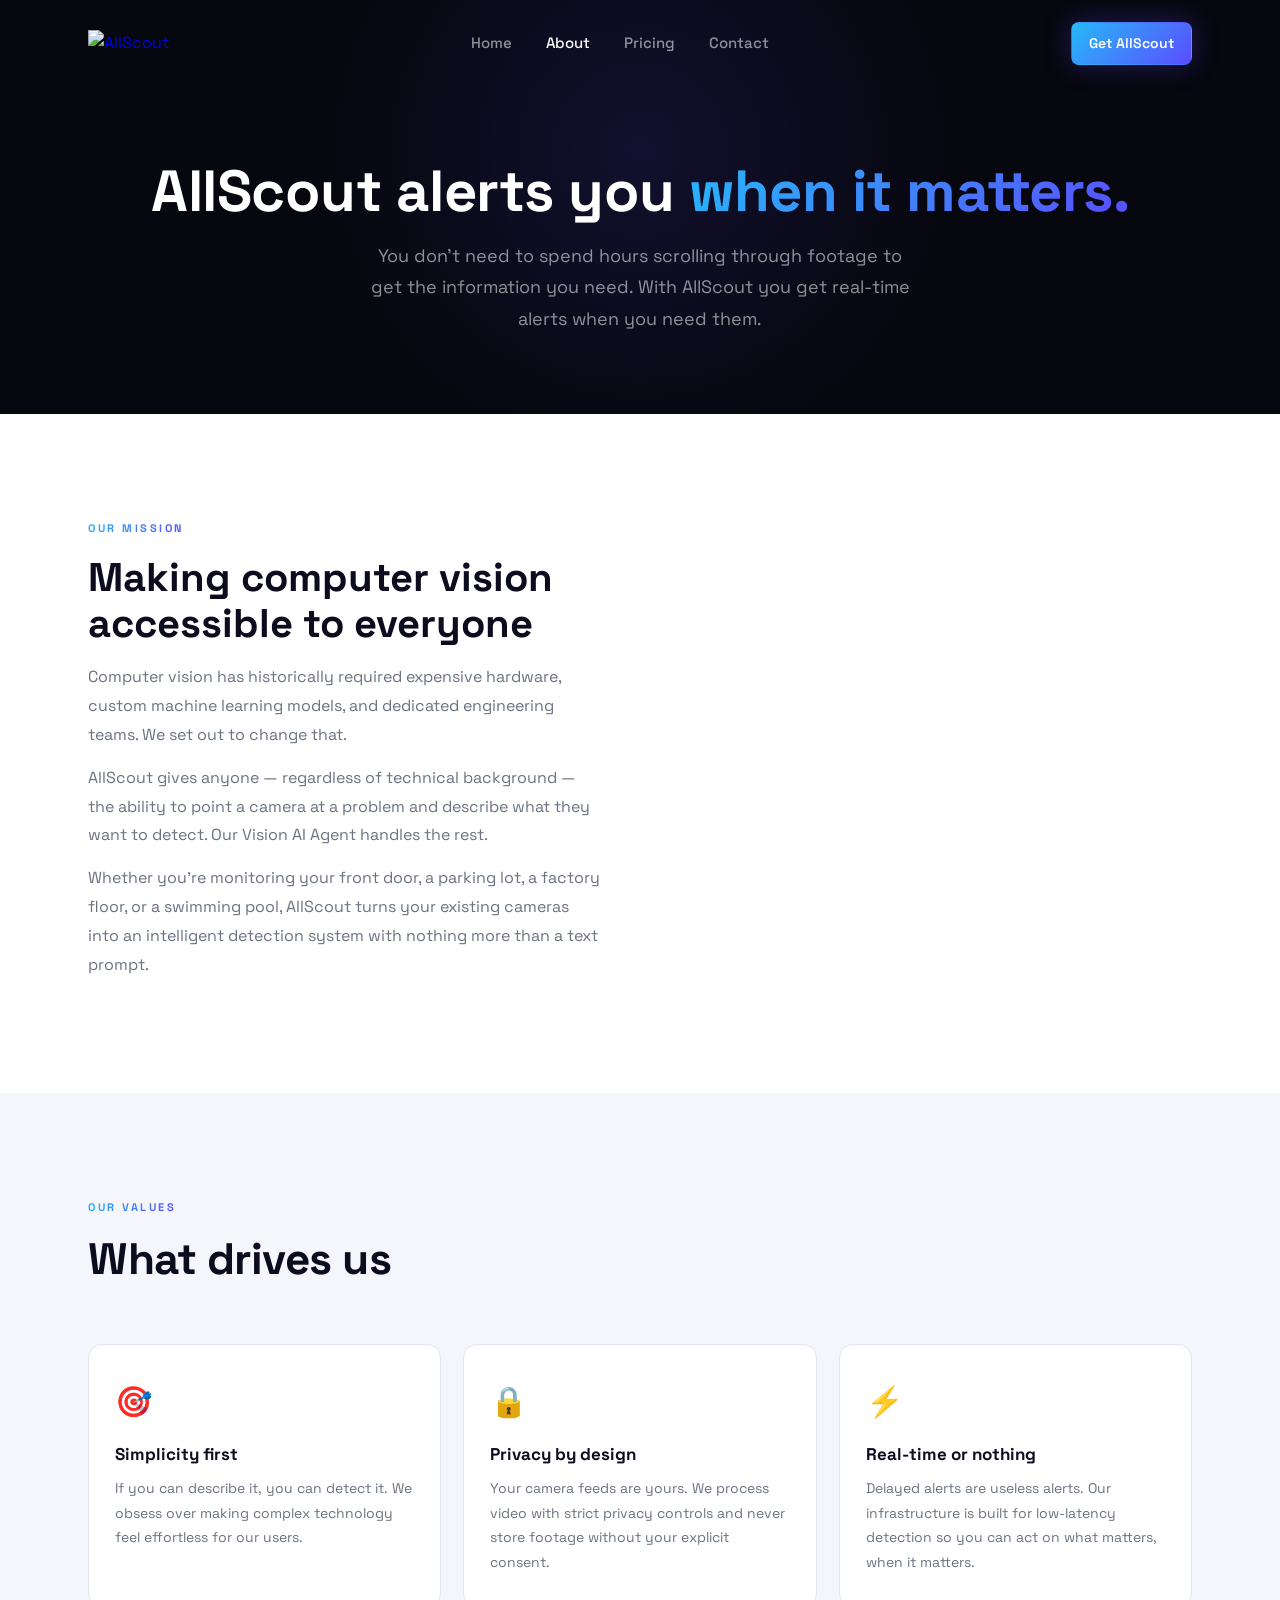
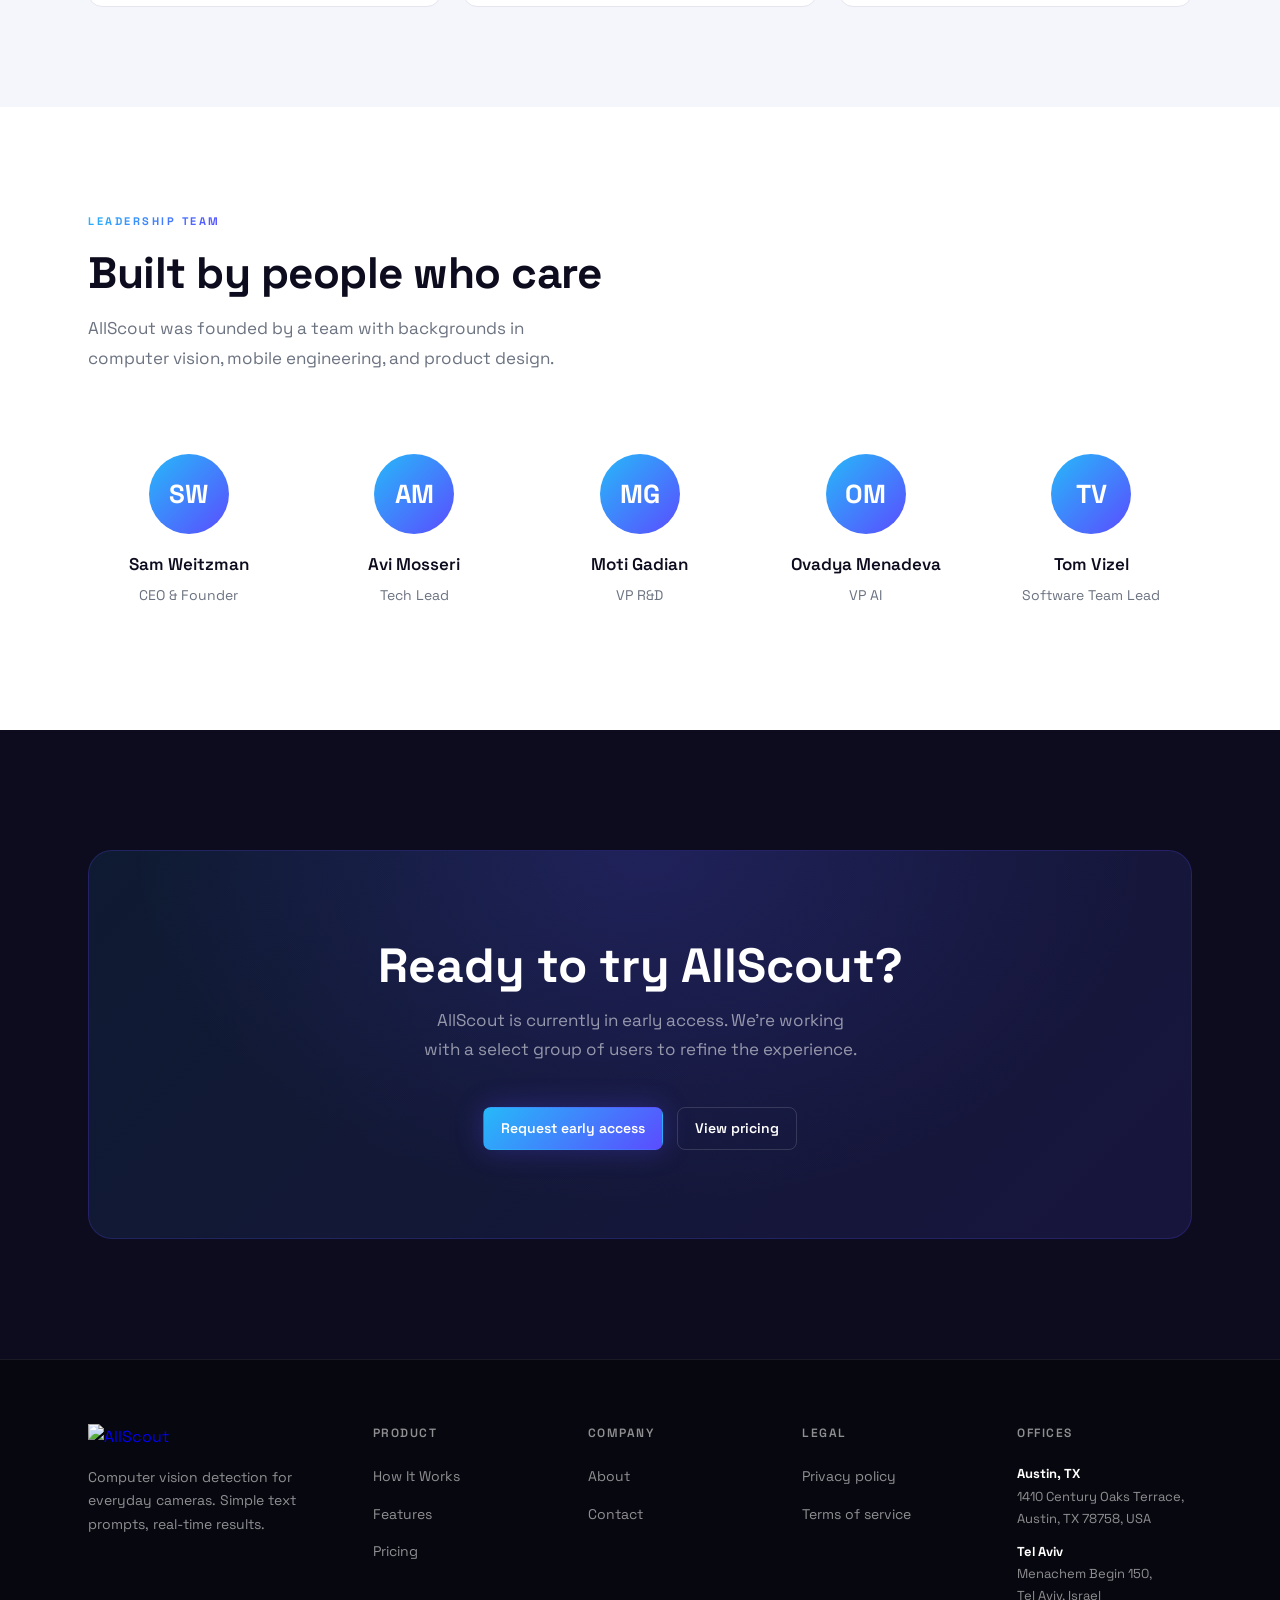
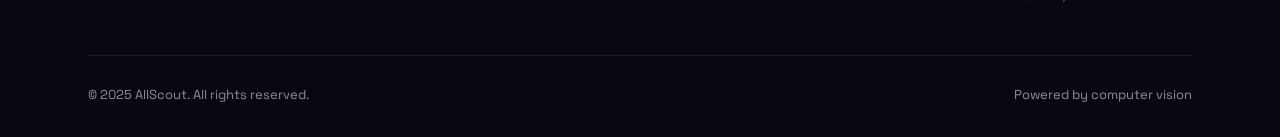
==== about.html @ 7a287f80 "Add app screens, delivery video, and update about page - Replace about page logo image with package " ====
<!DOCTYPE html>
<html lang="en">
<head>
  <meta charset="UTF-8">
  <meta name="viewport" content="width=device-width, initial-scale=1.0">
  <title>About — AllScout</title>
  <meta name="description" content="Learn about AllScout's mission to make computer vision accessible to everyone.">
  <link rel="preconnect" href="https://fonts.googleapis.com">
  <link rel="preconnect" href="https://fonts.gstatic.com" crossorigin>
  <link href="https://fonts.googleapis.com/css2?family=Space+Grotesk:wght@300;400;500;600;700&display=swap" rel="stylesheet">
  <link rel="stylesheet" href="css/styles.css">
  <link rel="icon" href="assets/AllScout favicon.png" type="image/png">
</head>
<body>

  <!-- NAV -->
  <nav id="navbar">
    <div class="container">
      <div class="nav-inner">
        <a href="index.html" class="nav-logo">
          <img src="assets/AllSccout white.svg" alt="AllScout">
        </a>
        <ul class="nav-links">
          <li><a href="index.html">Home</a></li>
          <li><a href="about.html" class="active">About</a></li>
          <li><a href="pricing.html">Pricing</a></li>
          <li><a href="contact.html">Contact</a></li>
        </ul>
        <div class="nav-actions">
          
          <a href="contact.html" class="btn btn-primary">Get AllScout</a>
        </div>
        <button class="hamburger" onclick="openMenu()" aria-label="Open menu">
          <span></span><span></span><span></span>
        </button>
      </div>
    </div>
  </nav>

  <div class="mobile-nav" id="mobileMenu">
    <button class="mobile-nav-close" onclick="closeMenu()">✕</button>
    <a href="index.html" onclick="closeMenu()">Home</a>
    <a href="about.html" onclick="closeMenu()">About</a>
    <a href="pricing.html" onclick="closeMenu()">Pricing</a>
    <a href="contact.html" onclick="closeMenu()">Contact</a>
    <a href="contact.html" class="btn btn-primary" onclick="closeMenu()">Get Started</a>
  </div>

  <!-- PAGE HERO -->
  <section class="page-hero">
    <div class="page-hero-glow"></div>
    <h1>AllScout alerts you <span class="gradient-text">when it matters.</span></h1>
    <p>You don't need to spend hours scrolling through footage to get the information you need. With AllScout you get real-time alerts when you need them.</p>
  </section>

  <!-- MISSION -->
  <section class="about-mission">
    <div class="container">
      <div class="about-split">
        <div class="fade-in">
          <div class="section-label">Our Mission</div>
          <h2>Making computer vision accessible to everyone</h2>
          <p>Computer vision has historically required expensive hardware, custom machine learning models, and dedicated engineering teams. We set out to change that.</p>
          <p>AllScout gives anyone — regardless of technical background — the ability to point a camera at a problem and describe what they want to detect. Our Vision AI Agent handles the rest.</p>
          <p>Whether you're monitoring your front door, a parking lot, a factory floor, or a swimming pool, AllScout turns your existing cameras into an intelligent detection system with nothing more than a text prompt.</p>
        </div>
        <div class="about-visual fade-in" style="transition-delay:.15s;">
          <video
            src="assets/Raw%20Videos/Amazon%20delivery%20detection.mp4"
            autoplay
            muted
            loop
            playsinline
            style="width:100%;height:auto;border-radius:12px;display:block;object-fit:cover;"
            aria-label="AllScout detecting a package delivery in real time"
          ></video>
        </div>
      </div>
    </div>
  </section>

  <!-- VALUES -->
  <section class="about-values">
    <div class="container">
      <div class="section-label">Our Values</div>
      <h2 class="section-title dark">What drives us</h2>
      <div class="values-grid">
        <div class="value-card fade-in">
          <div class="vi">🎯</div>
          <h3>Simplicity first</h3>
          <p>If you can describe it, you can detect it. We obsess over making complex technology feel effortless for our users.</p>
        </div>
        <div class="value-card fade-in" style="transition-delay:.1s">
          <div class="vi">🔒</div>
          <h3>Privacy by design</h3>
          <p>Your camera feeds are yours. We process video with strict privacy controls and never store footage without your explicit consent.</p>
        </div>
        <div class="value-card fade-in" style="transition-delay:.2s">
          <div class="vi">⚡</div>
          <h3>Real-time or nothing</h3>
          <p>Delayed alerts are useless alerts. Our infrastructure is built for low-latency detection so you can act on what matters, when it matters.</p>
        </div>
      </div>
    </div>
  </section>

  <!-- TEAM -->
  <section class="about-team">
    <div class="container">
      <div class="section-label">Leadership team</div>
      <h2 class="section-title dark">Built by people who care</h2>
      <p class="section-sub dark">AllScout was founded by a team with backgrounds in computer vision, mobile engineering, and product design.</p>
      <div class="team-grid">
        <a href="https://www.linkedin.com/in/samweitzman/" target="_blank" rel="noopener" class="team-card fade-in">
          <div class="team-avatar">SW</div>
          <h3>Sam Weitzman</h3>
          <span class="role">CEO & Founder</span>
        </a>
        <a href="https://www.linkedin.com/in/evanmosseri" target="_blank" rel="noopener" class="team-card fade-in" style="transition-delay:.1s">
          <div class="team-avatar">AM</div>
          <h3>Avi Mosseri</h3>
          <span class="role">Tech Lead</span>
        </a>
        <a href="https://www.linkedin.com/in/moti-gadian/" target="_blank" rel="noopener" class="team-card fade-in" style="transition-delay:.2s">
          <div class="team-avatar">MG</div>
          <h3>Moti Gadian</h3>
          <span class="role">VP R&D</span>
        </a>
        <div class="team-card fade-in" style="transition-delay:.3s">
          <div class="team-avatar">OM</div>
          <h3>Ovadya Menadeva</h3>
          <span class="role">VP AI</span>
        </div>
        <a href="https://www.linkedin.com/in/tom-vizel-810438127/" target="_blank" rel="noopener" class="team-card fade-in" style="transition-delay:.4s">
          <div class="team-avatar">TV</div>
          <h3>Tom Vizel</h3>
          <span class="role">Software Team Lead</span>
        </a>
      </div>
    </div>
  </section>

  <!-- CTA -->
  <section class="cta-section">
    <div class="container">
      <div class="cta-box">
        <h2>Ready to try AllScout?</h2>
        <p>AllScout is currently in early access. We're working with a select group of users to refine the experience.</p>
        <div class="cta-actions">
          <a href="contact.html" class="btn btn-primary">Request early access</a>
          <a href="pricing.html" class="btn btn-ghost">View pricing</a>
        </div>
      </div>
    </div>
  </section>

  <!-- FOOTER -->
  <footer>
    <div class="container">
      <div class="footer-grid">
        <div class="footer-brand">
          <a href="index.html" class="nav-logo"><img src="assets/AllSccout white.svg" alt="AllScout"></a>
          <p>Computer vision detection for everyday cameras. Simple text prompts, real-time results.</p>
        </div>
        <div class="footer-col">
          <h4>Product</h4>
          <ul>
            <li><a href="index.html#how-it-works">How It Works</a></li>
            <li><a href="index.html#features">Features</a></li>
            <li><a href="pricing.html">Pricing</a></li>
          </ul>
        </div>
        <div class="footer-col">
          <h4>Company</h4>
          <ul>
            <li><a href="about.html">About</a></li>
            <li><a href="contact.html">Contact</a></li>
          </ul>
        </div>
        <div class="footer-col">
          <h4>Legal</h4>
          <ul>
            <li><a href="privacy.html">Privacy policy</a></li>
            <li><a href="terms.html">Terms of service</a></li>
          </ul>
        </div>
        <div class="footer-col">
          <h4>Offices</h4>
          <ul class="footer-addresses">
            <li><strong>Austin, TX</strong><br>1410 Century Oaks Terrace,<br>Austin, TX 78758, USA</li>
            <li><strong>Tel Aviv</strong><br>Menachem Begin 150,<br>Tel Aviv, Israel</li>
          </ul>
        </div>
      </div>
      <div class="footer-bottom">
        <span>© 2025 AllScout. All rights reserved.</span>
        <span>Powered by computer vision</span>
      </div>
    </div>
  </footer>

  <script src="js/main.js"></script>
</body>
</html>
---- css/styles.css ----
/* ============================================================
   AllScout — Shared Styles
   Font: Space Grotesk
   Brand: #5B4CFF (purple) + #26B9F9 (cyan)
   ============================================================ */

@import url('https://fonts.googleapis.com/css2?family=Space+Grotesk:wght@300;400;500;600;700&display=swap');

/* ---- VARIABLES & RESET ---- */
:root {
  /* Dark palette */
  --bg:         #07070f;
  --bg-2:       #0d0c1e;
  --bg-card:    rgba(255,255,255,0.04);
  /* Light palette */
  --lt:         #ffffff;
  --lt-2:       #f5f5fc;
  --lt-text:    #0d0c1e;
  --lt-muted:   #6b7280;
  --lt-border:  #e5e5ef;
  /* Brand */
  --purple:     #5B4CFF;
  --cyan:       #26B9F9;
  --gradient:   linear-gradient(135deg, #26B9F9 0%, #5B4CFF 100%);
  /* Shared */
  --text:       #ffffff;
  --text-muted: rgba(255,255,255,0.55);
  --border:     rgba(255,255,255,0.08);
  --border-2:   rgba(255,255,255,0.14);
  --r:          14px;
  --r-sm:       8px;
  --r-xl:       24px;
}

*,*::before,*::after { margin:0; padding:0; box-sizing:border-box; }
html { scroll-behavior: smooth; }
body {
  font-family: 'Space Grotesk', sans-serif;
  background: var(--bg);
  color: var(--text);
  line-height: 1.65;
  -webkit-font-smoothing: antialiased;
  overflow-x: hidden;
}
img { display:block; max-width:100%; }
a { text-decoration:none; }

/* ---- UTILITIES ---- */
.container { max-width:1160px; margin:0 auto; padding:0 28px; }

.gradient-text {
  background: var(--gradient);
  -webkit-background-clip: text;
  -webkit-text-fill-color: transparent;
  background-clip: text;
}

.section-label {
  display: inline-block;
  font-size: 11px; font-weight: 700;
  letter-spacing: 2.5px; text-transform: uppercase;
  background: var(--gradient);
  -webkit-background-clip: text; -webkit-text-fill-color: transparent;
  background-clip: text;
  margin-bottom: 18px;
}
.section-label.dark { /* same but on light bg */
  background: var(--gradient);
  -webkit-background-clip: text; -webkit-text-fill-color: transparent;
  background-clip: text;
}

.section-title { font-size:clamp(28px,4vw,44px); font-weight:700; line-height:1.12; letter-spacing:-0.5px; margin-bottom:16px; }
.section-title.dark { color: var(--lt-text); }
.section-sub { font-size:17px; color:var(--text-muted); max-width:520px; line-height:1.75; }
.section-sub.dark { color: var(--lt-muted); }

/* ---- BUTTONS ---- */
.btn {
  display:inline-flex; align-items:center; gap:8px;
  padding:9px 17px; border-radius:var(--r-sm);
  font-family:'Space Grotesk',sans-serif; font-size:14px; font-weight:600;
  cursor:pointer; border:1.5px solid transparent; white-space:nowrap;
  transition: transform .2s, box-shadow .2s, background .2s, border-color .2s;
}
.btn-primary {
  background: var(--gradient); color:#fff;
  box-shadow: 0 0 28px rgba(91,76,255,0.3);
}
.btn-primary:hover { transform:translateY(-2px); box-shadow:0 10px 40px rgba(91,76,255,0.5); }

.btn-ghost { background:transparent; color:var(--text); border-color:var(--border-2); }
.btn-ghost:hover { background:rgba(255,255,255,0.06); border-color:rgba(255,255,255,0.22); }

.btn-purple { background:var(--purple); color:#fff; box-shadow:0 0 24px rgba(91,76,255,0.35); }
.btn-purple:hover { transform:translateY(-2px); box-shadow:0 8px 32px rgba(91,76,255,0.5); }

.btn-outline-dark { background:transparent; color:var(--lt-text); border-color:var(--lt-border); }
.btn-outline-dark:hover { background:var(--lt-2); border-color:#c5c5dc; }

/* ---- NAVIGATION ---- */
nav {
  position:fixed; top:0; left:0; right:0; z-index:200;
  padding:22px 0;
  transition: background .3s, padding .3s, border-color .3s;
}
nav.scrolled {
  background:rgba(7,7,15,0.88);
  backdrop-filter:blur(20px); -webkit-backdrop-filter:blur(20px);
  padding:14px 0;
  border-bottom:1px solid var(--border);
}
.nav-inner { display:flex; align-items:center; justify-content:space-between; gap:24px; }

.nav-logo { display:flex; align-items:center; gap:9px; flex-shrink:0; }
.nav-logo img { height:28px; width:auto; }

.nav-links { display:flex; align-items:center; gap:34px; list-style:none; }
.nav-links a { font-size:15px; font-weight:500; color:var(--text-muted); transition:color .2s; }
.nav-links a:hover, .nav-links a.active { color:var(--text); }

.nav-actions { display:flex; align-items:center; gap:12px; }

.hamburger { display:none; flex-direction:column; gap:5px; cursor:pointer; padding:4px; background:none; border:none; }
.hamburger span { display:block; width:22px; height:2px; background:var(--text); border-radius:2px; transition:all .3s; }

.mobile-nav {
  display:none; position:fixed; inset:0; background:var(--bg); z-index:199;
  flex-direction:column; align-items:center; justify-content:center; gap:28px;
}
.mobile-nav.open { display:flex; }
.mobile-nav a { font-size:26px; font-weight:600; color:var(--text); }
.mobile-nav-close { position:absolute; top:22px; right:24px; font-size:28px; background:none; border:none; color:var(--text); cursor:pointer; }

@media (max-width:820px) {
  .nav-links, .nav-actions .btn-ghost { display:none; }
  .hamburger { display:flex; }
}

/* ---- HERO ---- */
.hero {
  min-height:100vh; display:flex; align-items:flex-start;
  padding:180px 0 80px; position:relative; overflow:hidden;
}
.hero-glow {
  position:absolute; width:900px; height:900px; border-radius:50%;
  background:radial-gradient(circle,rgba(91,76,255,0.14) 0%,transparent 68%);
  top:-300px; left:50%; transform:translateX(-50%); pointer-events:none;
}
.hero-glow-2 {
  position:absolute; width:500px; height:500px; border-radius:50%;
  background:radial-gradient(circle,rgba(38,185,249,0.08) 0%,transparent 70%);
  bottom:-100px; right:-50px; pointer-events:none;
}

.hero-layout {
  display:grid; grid-template-columns:1fr 1fr;
  gap:60px; align-items:center; position:relative; z-index:1;
  min-height: 640px;
}
.phones-wrap {
  position:relative;
  width: 420px;
  flex-shrink: 0;
  height:620px;
  align-self: center;
}

.hero-badge {
  display:inline-flex; align-items:center; gap:8px;
  padding:6px 14px; border-radius:100px;
  border:1px solid rgba(91,76,255,0.35);
  background:rgba(91,76,255,0.09);
  font-size:13px; font-weight:500; color:var(--text-muted);
  margin-bottom:26px;
}
.badge-dot {
  width:7px; height:7px; border-radius:50%;
  background:var(--cyan); animation:pulse 2s infinite;
}

.hero h1 {
  font-size:clamp(38px,5.5vw,72px);
  font-weight:700; line-height:1.06; letter-spacing:-2px; margin-bottom:22px;
  text-align: left;
  width: 100%;
}
.type-line {
  display: block;
  min-height: 2.4em;
  width: 100%;
  overflow: hidden;
}
.ellipsis {
  color: #ffffff;
  -webkit-text-fill-color: #ffffff;
}
#typeTarget {
  display: inline;
}
#typeTarget::after {
  content: '';
  display: inline-block;
  width: 2px;
  height: 0.85em;
  background: var(--purple);
  margin-left: 3px;
  vertical-align: text-bottom;
  border-radius: 2px;
  animation: blink 1s step-end infinite;
}
.hero-sub {
  font-size:clamp(16px,1.8vw,18px);
  color:var(--text-muted); line-height:1.75; margin-bottom:40px; max-width:480px;
}
.hero-actions { display:flex; gap:14px; flex-wrap:wrap; }

/* Store badges */
.store-badges { display:flex; gap:12px; flex-wrap:wrap; margin-top:20px; }
.store-badge {
  display:inline-flex; align-items:center; gap:10px;
  background:rgba(255,255,255,0.07); border:1px solid var(--border-2);
  border-radius:10px; padding:10px 16px;
  font-size:13px; font-weight:500; color:var(--text-muted);
  transition: background .2s, border-color .2s;
}
.store-badge:hover { background:rgba(255,255,255,0.11); border-color:rgba(255,255,255,0.22); }
.store-badge-icon { font-size:20px; }
.store-badge-text { display:flex; flex-direction:column; line-height:1.2; }
.store-badge-text small { font-size:11px; color:var(--text-muted); }
.store-badge-text strong { font-size:14px; color:var(--text); }

/* ---- PHONE MOCKUP ---- */
.phone-mockup {
  position:absolute;
  width:240px;
  background:#1a1a2a;
  border-radius:38px;
  border:2px solid rgba(255,255,255,0.12);
  box-shadow:0 32px 80px rgba(0,0,0,0.6), 0 0 0 1px rgba(255,255,255,0.06);
  overflow:hidden;
}
.phone-mockup::before {
  content:'';
  display:block;
  width:80px; height:26px;
  background:#000;
  border-radius:0 0 14px 14px;
  margin:0 auto 0;
  position:relative; z-index:2;
}
.phone-mockup img {
  width:100%; display:block;
  margin-top:-26px; /* overlap notch */
}
.phone-mockup.back {
  left:0; top:40px;
  transform:rotate(-6deg);
  z-index:1;
  filter:brightness(0.75);
}
.phone-mockup.front {
  left:180px; top:0;
  transform:rotate(4deg);
  z-index:2;
}
/* fallback when no image */
.phone-screen-placeholder {
  background:linear-gradient(160deg,#f0f0ff,#e8e8ff);
  min-height:400px;
  display:flex; align-items:center; justify-content:center;
  font-size:13px; color:#666; text-align:center; padding:20px;
}

@media (max-width:960px) {
  .hero-layout { grid-template-columns:1fr; }
  .phones-wrap { display:none; }
}

/* ---- LOGOS BAR ---- */
.logos-bar {
  padding:48px 0;
  border-top:1px solid var(--border);
  border-bottom:1px solid var(--border);
}
.logos-bar-label {
  text-align:center; font-size:12px; font-weight:500;
  letter-spacing:1.5px; text-transform:uppercase;
  color:var(--text-muted); margin-bottom:28px;
}
.logos-row {
  display:flex; justify-content:center; align-items:center;
  gap:48px; flex-wrap:wrap; opacity:0.5;
}
.logo-pill {
  display:flex; flex-direction:column; align-items:center; gap:7px;
  font-size:12px; font-weight:600; letter-spacing:0.5px; color:var(--text);
}
.logo-pill img {
  height:26px; width:auto; max-width:110px; object-fit:contain;
  filter: brightness(100);
}

/* ---- AGENT FEATURE (HERO-LIKE PROMO) ---- */
.agent-section {
  padding:120px 0; background:var(--bg-2);
}
.agent-layout {
  display:grid; grid-template-columns:1fr 1fr;
  gap:72px; align-items:center;
}
.agent-phone {
  width:280px; margin:0 auto;
  background:#f5f5fc;
  border-radius:44px;
  border:2px solid rgba(0,0,0,0.08);
  box-shadow:0 40px 100px rgba(0,0,0,0.55);
  overflow:hidden;
  position:relative;
}
.agent-phone::before {
  content:'';
  display:block; width:90px; height:28px;
  background:#000; border-radius:0 0 16px 16px;
  margin:0 auto;
}
.agent-phone img { width:100%; display:block; margin-top:-28px; }
.agent-phone-placeholder {
  background:#f5f5fc; min-height:480px;
  display:flex; align-items:center; justify-content:center;
  font-size:13px; color:#666; text-align:center; padding:20px;
}

.agent-text .hero-badge { display:inline-flex; }
.agent-text h2 { font-size:clamp(26px,3.5vw,42px); font-weight:700; line-height:1.12; letter-spacing:-0.5px; margin-bottom:18px; }
.agent-text p { font-size:16px; color:var(--text-muted); line-height:1.8; margin-bottom:16px; }

.prompt-examples {
  display:flex; flex-direction:column; gap:10px; margin:28px 0;
}
.prompt-chip {
  display:inline-flex; align-items:center; gap:10px;
  background:rgba(255,255,255,0.04); border:1px solid var(--border);
  border-radius:100px; padding:10px 18px;
  font-size:14px; color:var(--text-muted); font-weight:500;
  width:fit-content;
}
.prompt-chip-icon { font-size:16px; }

@media (max-width:860px) {
  .agent-layout { grid-template-columns:1fr; }
  .agent-phone { display:none; }
}

/* ---- HOW IT WORKS (light) ---- */
.how-it-works {
  padding:120px 0;
  background:var(--lt);
}
.how-it-works .section-label,
.how-it-works .section-title,
.how-it-works .section-sub { color:var(--lt-text); }
.how-it-works .section-sub { color:var(--lt-muted); }

.steps-grid {
  display:grid; grid-template-columns:repeat(3,1fr);
  gap:28px; margin-top:60px;
}
.step-card {
  padding:36px 28px;
  background:var(--lt-2);
  border:1px solid var(--lt-border);
  border-radius:var(--r);
  transition: border-color .3s, transform .3s, box-shadow .3s;
}
.step-card:hover {
  border-color:#c5c5e0;
  transform:translateY(-5px);
  box-shadow:0 16px 48px rgba(91,76,255,0.08);
}
.step-num {
  font-size:52px; font-weight:700; line-height:1;
  background:var(--gradient); -webkit-background-clip:text;
  -webkit-text-fill-color:transparent; background-clip:text;
  margin-bottom:18px;
}
.step-card h3 { font-size:18px; font-weight:700; color:var(--lt-text); margin-bottom:10px; }
.step-card p { font-size:15px; color:var(--lt-muted); line-height:1.75; }
@media (max-width:768px) { .steps-grid { grid-template-columns:1fr; } }

/* ---- FEATURES (light) ---- */
.features { padding:100px 0; background:var(--lt-2); }
.features-grid {
  display:grid; grid-template-columns:repeat(3,1fr);
  gap:22px; margin-top:60px;
}
.feature-card {
  padding:32px 26px;
  background:var(--lt);
  border:1px solid var(--lt-border);
  border-radius:var(--r);
  transition: border-color .3s, transform .3s, box-shadow .3s;
}
.feature-card:hover {
  border-color:#c5c5e0;
  transform:translateY(-4px);
  box-shadow:0 12px 40px rgba(91,76,255,0.08);
}
.feature-icon {
  width:50px; height:50px; border-radius:13px;
  background:linear-gradient(135deg,rgba(38,185,249,0.1),rgba(91,76,255,0.12));
  border:1px solid rgba(91,76,255,0.15);
  display:flex; align-items:center; justify-content:center;
  font-size:22px; margin-bottom:18px;
}
.feature-card h3 { font-size:17px; font-weight:700; color:var(--lt-text); margin-bottom:10px; }
.feature-card p { font-size:14px; color:var(--lt-muted); line-height:1.75; }
@media (max-width:768px) { .features-grid { grid-template-columns:1fr; } }

/* ---- ALERTS SHOWCASE (dark) ---- */
.alerts-section { padding:120px 0; background:var(--bg); }
.alerts-layout {
  display:grid; grid-template-columns:1fr 1fr;
  gap:72px; align-items:center;
}
.alerts-chips {
  display:flex; flex-direction:column; gap:14px; margin-top:36px;
}
.alert-chip {
  display:flex; align-items:center; gap:16px;
  background:var(--bg-card); border:1px solid var(--border);
  border-radius:var(--r); padding:16px 20px;
  transition: border-color .3s, background .3s;
}
.alert-chip:hover { border-color:rgba(91,76,255,0.35); background:rgba(91,76,255,0.05); }
.alert-chip-icon {
  width:42px; height:42px; border-radius:50%;
  background:rgba(91,76,255,0.15); border:1px solid rgba(91,76,255,0.25);
  display:flex; align-items:center; justify-content:center; font-size:18px; flex-shrink:0;
}
.alert-chip-text { flex:1; }
.alert-chip-text strong { display:block; font-size:15px; font-weight:600; color:var(--text); }
.alert-chip-text span { font-size:13px; color:var(--text-muted); }
.alert-chip-badge {
  font-size:12px; font-weight:600; padding:3px 10px; border-radius:100px; flex-shrink:0;
}
.badge-blue { background:rgba(38,185,249,0.12); color:var(--cyan); border:1px solid rgba(38,185,249,0.25); }
.badge-purple { background:rgba(91,76,255,0.12); color:#a99eff; border:1px solid rgba(91,76,255,0.25); }
.badge-custom { background:rgba(255,255,255,0.06); color:var(--text-muted); border:1px solid var(--border); }

.alerts-phone {
  width:280px; margin:0 auto;
  background:#1a1a2a;
  border-radius:44px;
  border:2px solid rgba(255,255,255,0.1);
  box-shadow:0 40px 100px rgba(0,0,0,0.7), 0 0 0 1px rgba(255,255,255,0.05);
  overflow:hidden;
}
.alerts-phone::before {
  content:''; display:block; width:90px; height:28px;
  background:#000; border-radius:0 0 16px 16px; margin:0 auto;
}
.alerts-phone img { width:100%; display:block; margin-top:-28px; }
.alerts-phone-placeholder {
  background:#f5f5fc; min-height:480px;
  display:flex; align-items:center; justify-content:center;
  font-size:13px; color:#666; text-align:center; padding:20px;
}

@media (max-width:860px) {
  .alerts-layout { grid-template-columns:1fr; }
  .alerts-phone { display:none; }
}

/* ---- CTA SECTION ---- */
.cta-section { padding:120px 0; background:var(--bg-2); }
.cta-box {
  background:linear-gradient(135deg,rgba(38,185,249,0.09),rgba(91,76,255,0.14));
  border:1px solid rgba(91,76,255,0.22);
  border-radius:var(--r-xl); padding:88px 64px; text-align:center;
  position:relative; overflow:hidden;
}
.cta-box::before {
  content:''; position:absolute; inset:0;
  background:radial-gradient(ellipse at 50% 0%,rgba(91,76,255,0.18),transparent 65%);
  pointer-events:none;
}
.cta-box h2 { font-size:clamp(28px,4vw,48px); font-weight:700; line-height:1.12; margin-bottom:14px; position:relative; }
.cta-box p { font-size:17px; color:var(--text-muted); margin-bottom:44px; max-width:440px; margin-left:auto; margin-right:auto; position:relative; }
.cta-actions { display:flex; gap:14px; justify-content:center; position:relative; flex-wrap:wrap; }
@media (max-width:600px) { .cta-box { padding:56px 24px; } }

/* ---- FOOTER ---- */
footer { padding:64px 0 32px; border-top:1px solid var(--border); }
.footer-grid {
  display:grid; grid-template-columns:1.4fr repeat(4,1fr);
  gap:40px; margin-bottom:48px;
}
.footer-brand p { font-size:14px; color:var(--text-muted); line-height:1.7; margin-top:14px; max-width:230px; }
.footer-col h4 {
  font-size:12px; font-weight:600; text-transform:uppercase;
  letter-spacing:1.5px; color:var(--text-muted); margin-bottom:20px;
}
.footer-col ul { list-style:none; display:flex; flex-direction:column; gap:11px; }
.footer-col ul a { font-size:14px; color:var(--text-muted); transition:color .2s; }
.footer-col ul a:hover { color:var(--text); }
.footer-addresses li { font-size:13px; color:var(--text-muted); line-height:1.7; }
.footer-addresses li strong { color:var(--text); font-size:13px; }
.footer-bottom {
  display:flex; justify-content:space-between; align-items:center;
  padding-top:28px; border-top:1px solid var(--border);
  font-size:13px; color:var(--text-muted);
}
@media (max-width:768px) {
  .footer-grid { grid-template-columns:1fr 1fr; }
  .footer-bottom { flex-direction:column; gap:12px; text-align:center; }
}
@media (max-width:480px) { .footer-grid { grid-template-columns:1fr; } }

/* ---- PAGE HERO (inner pages) ---- */
.page-hero {
  padding:160px 0 80px; text-align:center;
  position:relative; overflow:hidden;
}
.page-hero-glow {
  position:absolute; width:700px; height:700px; border-radius:50%;
  background:radial-gradient(circle,rgba(91,76,255,0.13) 0%,transparent 65%);
  top:-200px; left:50%; transform:translateX(-50%); pointer-events:none;
}
.page-hero h1 { font-size:clamp(34px,5vw,58px); font-weight:700; line-height:1.1; letter-spacing:-0.5px; margin-bottom:16px; position:relative; }
.page-hero p { font-size:18px; color:var(--text-muted); max-width:540px; margin:0 auto; line-height:1.75; position:relative; }

/* ---- ABOUT PAGE ---- */
.about-mission { padding:100px 0; background:var(--lt); }
.about-split { display:grid; grid-template-columns:1fr 1fr; gap:80px; align-items:center; }
.about-split h2 { font-size:clamp(26px,3.5vw,40px); font-weight:700; line-height:1.15; margin-bottom:16px; color:var(--lt-text); }
.about-split p { font-size:16px; color:var(--lt-muted); line-height:1.8; margin-bottom:14px; }
.about-visual {
  border-radius:var(--r-xl);
  overflow:hidden;
}
@media (max-width:768px) { .about-split { grid-template-columns:1fr; gap:40px; } }

.about-values { padding:100px 0; background:var(--lt-2); }
.values-grid { display:grid; grid-template-columns:repeat(3,1fr); gap:22px; margin-top:60px; }
.value-card {
  padding:32px 26px;
  background:var(--lt); border:1px solid var(--lt-border); border-radius:var(--r);
  transition: border-color .3s, transform .3s;
}
.value-card:hover { border-color:#c5c5e0; transform:translateY(-4px); }
.value-card .vi { font-size:30px; margin-bottom:14px; }
.value-card h3 { font-size:17px; font-weight:700; color:var(--lt-text); margin-bottom:8px; }
.value-card p { font-size:14px; color:var(--lt-muted); line-height:1.75; }
@media (max-width:768px) { .values-grid { grid-template-columns:1fr; } }

.about-team { padding:100px 0; background:var(--lt); }
.team-grid { display:grid; grid-template-columns:repeat(5,1fr); gap:24px; margin-top:60px; }
.team-card {
  text-align:center; text-decoration:none; display:block;
  padding:20px 12px; border-radius:var(--r);
  border:1px solid transparent;
  transition: border-color .25s, transform .25s;
}
a.team-card:hover { border-color:var(--lt-border); transform:translateY(-4px); cursor:pointer; }
.team-avatar {
  width:80px; height:80px; border-radius:50%;
  background:var(--gradient);
  margin:0 auto 16px; display:flex; align-items:center; justify-content:center;
  font-size:26px; font-weight:700; color:#fff;
}
.team-card h3 { font-size:17px; font-weight:600; color:var(--lt-text); margin-bottom:4px; }
.team-card .role { font-size:14px; color:var(--lt-muted); }
@media (max-width:960px) { .team-grid { grid-template-columns:repeat(3,1fr); } }
@media (max-width:600px) { .team-grid { grid-template-columns:repeat(2,1fr); } }

/* ---- PRICING PAGE ---- */
.pricing-section { padding:80px 0 120px; background:var(--lt); }

.billing-toggle {
  display:flex; align-items:center; justify-content:center;
  gap:14px; margin-top:32px; font-size:15px; color:var(--lt-muted);
}
.toggle {
  width:46px; height:25px; background:var(--gradient);
  border-radius:100px; position:relative; cursor:pointer; flex-shrink:0;
}
.toggle-knob {
  position:absolute; width:19px; height:19px; background:#fff; border-radius:50%;
  top:3px; left:3px; transition:transform .25s;
}
.toggle.annual .toggle-knob { transform:translateX(21px); }
.save-badge {
  background:linear-gradient(135deg,rgba(38,185,249,0.15),rgba(91,76,255,0.15));
  border:1px solid rgba(91,76,255,0.25); color:var(--purple);
  font-size:12px; font-weight:700; padding:3px 10px; border-radius:100px;
}

.pricing-grid {
  display:grid; grid-template-columns:repeat(3,1fr);
  gap:22px; margin-top:60px; align-items:stretch;
}
.pricing-card {
  padding:38px 30px;
  background:var(--lt); border:1.5px solid var(--lt-border);
  border-radius:var(--r-xl); position:relative;
  transition: border-color .3s, transform .3s, box-shadow .3s;
  display:flex; flex-direction:column;
}
.pricing-card:hover { border-color:#c0bfec; transform:translateY(-4px); box-shadow:0 16px 48px rgba(91,76,255,0.1); }
.pricing-card.featured { border-color:var(--purple); background:linear-gradient(160deg,rgba(38,185,249,0.03),rgba(91,76,255,0.05)); }
.featured-badge {
  position:absolute; top:-13px; left:50%; transform:translateX(-50%);
  background:var(--gradient); color:#fff;
  font-size:11px; font-weight:700; letter-spacing:0.5px;
  padding:4px 16px; border-radius:100px; white-space:nowrap;
}
.pricing-tier { font-size:12px; font-weight:700; letter-spacing:2px; text-transform:uppercase; color:var(--lt-muted); margin-bottom:14px; }
.price-wrap { display:flex; align-items:flex-end; gap:2px; margin-bottom:8px; }
.price-currency { font-size:20px; font-weight:600; color:var(--lt-muted); margin-bottom:8px; }
.price-amount { font-size:52px; font-weight:700; line-height:1; letter-spacing:-2px; color:var(--lt-text); }
.price-period { font-size:14px; color:var(--lt-muted); margin-left:4px; margin-bottom:6px; }
.price-desc { font-size:14px; color:var(--lt-muted); line-height:1.65; margin-bottom:28px; min-height:44px; }
.pricing-divider { height:1px; background:var(--lt-border); margin-bottom:22px; }
.pricing-features { list-style:none; display:flex; flex-direction:column; gap:12px; margin-bottom:36px; flex:1; }
.pricing-features li { display:flex; align-items:flex-start; gap:10px; font-size:14px; color:var(--lt-muted); }
.pricing-features li::before { content:'✓'; color:var(--purple); font-weight:700; flex-shrink:0; margin-top:1px; }
.pricing-features li.off { opacity:0.4; }
.pricing-features li.off::before { content:'–'; color:var(--lt-muted); }
@media (max-width:900px) { .pricing-grid { grid-template-columns:1fr; max-width:420px; margin-left:auto; margin-right:auto; } }

.faq-section { padding:80px 0 120px; background:var(--lt-2); }
.faq-list { max-width:700px; margin:60px auto 0; }
.faq-item { border-top:1px solid var(--lt-border); }
.faq-item:last-child { border-bottom:1px solid var(--lt-border); }
.faq-q {
  display:flex; justify-content:space-between; align-items:center;
  gap:16px; padding:22px 0; cursor:pointer;
  font-size:16px; font-weight:600; color:var(--lt-text);
}
.faq-arrow { font-size:18px; color:var(--lt-muted); transition:transform .3s, color .3s; flex-shrink:0; }
.faq-item.open .faq-arrow { transform:rotate(45deg); color:var(--purple); }
.faq-a {
  font-size:15px; color:var(--lt-muted); line-height:1.75;
  max-height:0; overflow:hidden; transition:max-height .4s ease, padding-bottom .3s;
}
.faq-item.open .faq-a { max-height:320px; padding-bottom:22px; }

/* ---- CONTACT PAGE ---- */
.contact-section { padding:80px 0 120px; background:var(--lt); }
.contact-form-centered { max-width:680px; margin:0 auto; }
.contact-grid { display:grid; grid-template-columns:1fr 1.7fr; gap:80px; align-items:start; }
.contact-info h2 { font-size:clamp(22px,3vw,32px); font-weight:700; line-height:1.15; margin-bottom:12px; color:var(--lt-text); }
.contact-info > p { font-size:16px; color:var(--lt-muted); line-height:1.75; margin-bottom:40px; }
.contact-item { display:flex; align-items:center; gap:14px; font-size:15px; color:var(--lt-muted); }
.contact-details { display:flex; flex-direction:column; gap:16px; }
.contact-item { display:flex; align-items:center; gap:14px; font-size:15px; color:var(--lt-muted); }
.contact-icon {
  width:42px; height:42px; border-radius:11px;
  background:linear-gradient(135deg,rgba(38,185,249,0.1),rgba(91,76,255,0.14));
  border:1px solid rgba(91,76,255,0.15);
  display:flex; align-items:center; justify-content:center; font-size:18px; flex-shrink:0;
}

.form-card {
  background:var(--lt); border:1.5px solid var(--lt-border);
  border-radius:var(--r-xl); padding:48px 44px;
  box-shadow:0 8px 40px rgba(91,76,255,0.06);
}
.form-row-2 { display:grid; grid-template-columns:1fr 1fr; gap:16px; }
.form-group { margin-bottom:22px; }
.form-group label {
  display:block; font-size:12px; font-weight:700;
  color:var(--lt-muted); margin-bottom:8px;
  text-transform:uppercase; letter-spacing:0.5px;
}
.form-group input, .form-group textarea, .form-group select {
  width:100%; background:var(--lt-2); border:1.5px solid var(--lt-border);
  border-radius:var(--r-sm); padding:13px 16px;
  font-family:'Space Grotesk',sans-serif; font-size:15px; color:var(--lt-text);
  transition:border-color .2s; outline:none; appearance:none;
}
.form-group input:focus, .form-group textarea:focus, .form-group select:focus { border-color:var(--purple); }
.form-group input::placeholder, .form-group textarea::placeholder { color:#bbb; }
.form-group textarea { resize:vertical; min-height:130px; }
.form-group select option { background:var(--lt); }
@media (max-width:900px) {
  .contact-grid { grid-template-columns:1fr; gap:48px; }
  .form-card { padding:32px 24px; }
  .form-row-2 { grid-template-columns:1fr; }
}

/* ---- TYPEWRITER CURSOR (via ::after on #typeTarget) ---- */
@keyframes blink {
  0%, 100% { opacity: 1; }
  50%       { opacity: 0; }
}

/* ---- ANIMATIONS ---- */
.fade-in { opacity:0; transform:translateY(22px); transition:opacity .65s ease, transform .65s ease; }
.fade-in.visible { opacity:1; transform:translateY(0); }

@keyframes pulse {
  0%,100% { opacity:1; transform:scale(1); }
  50%      { opacity:0.5; transform:scale(1.4); }
}
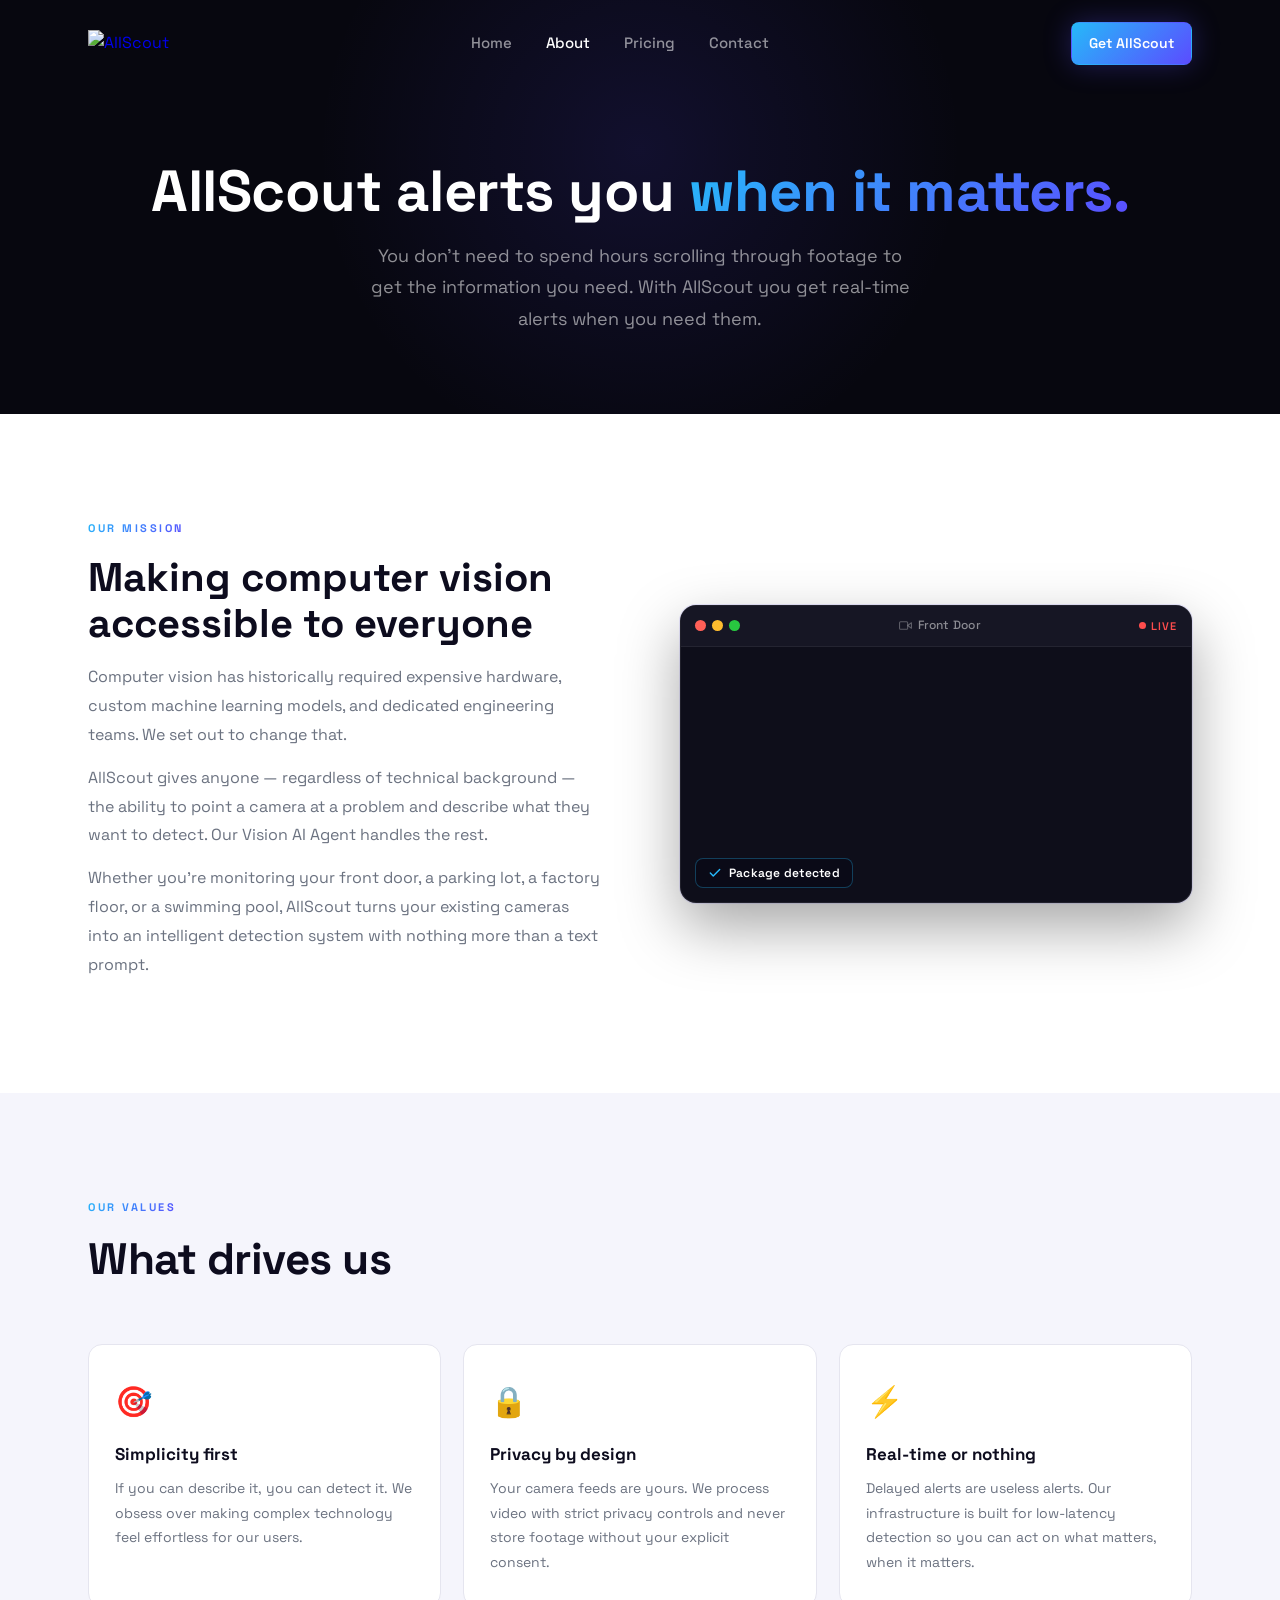
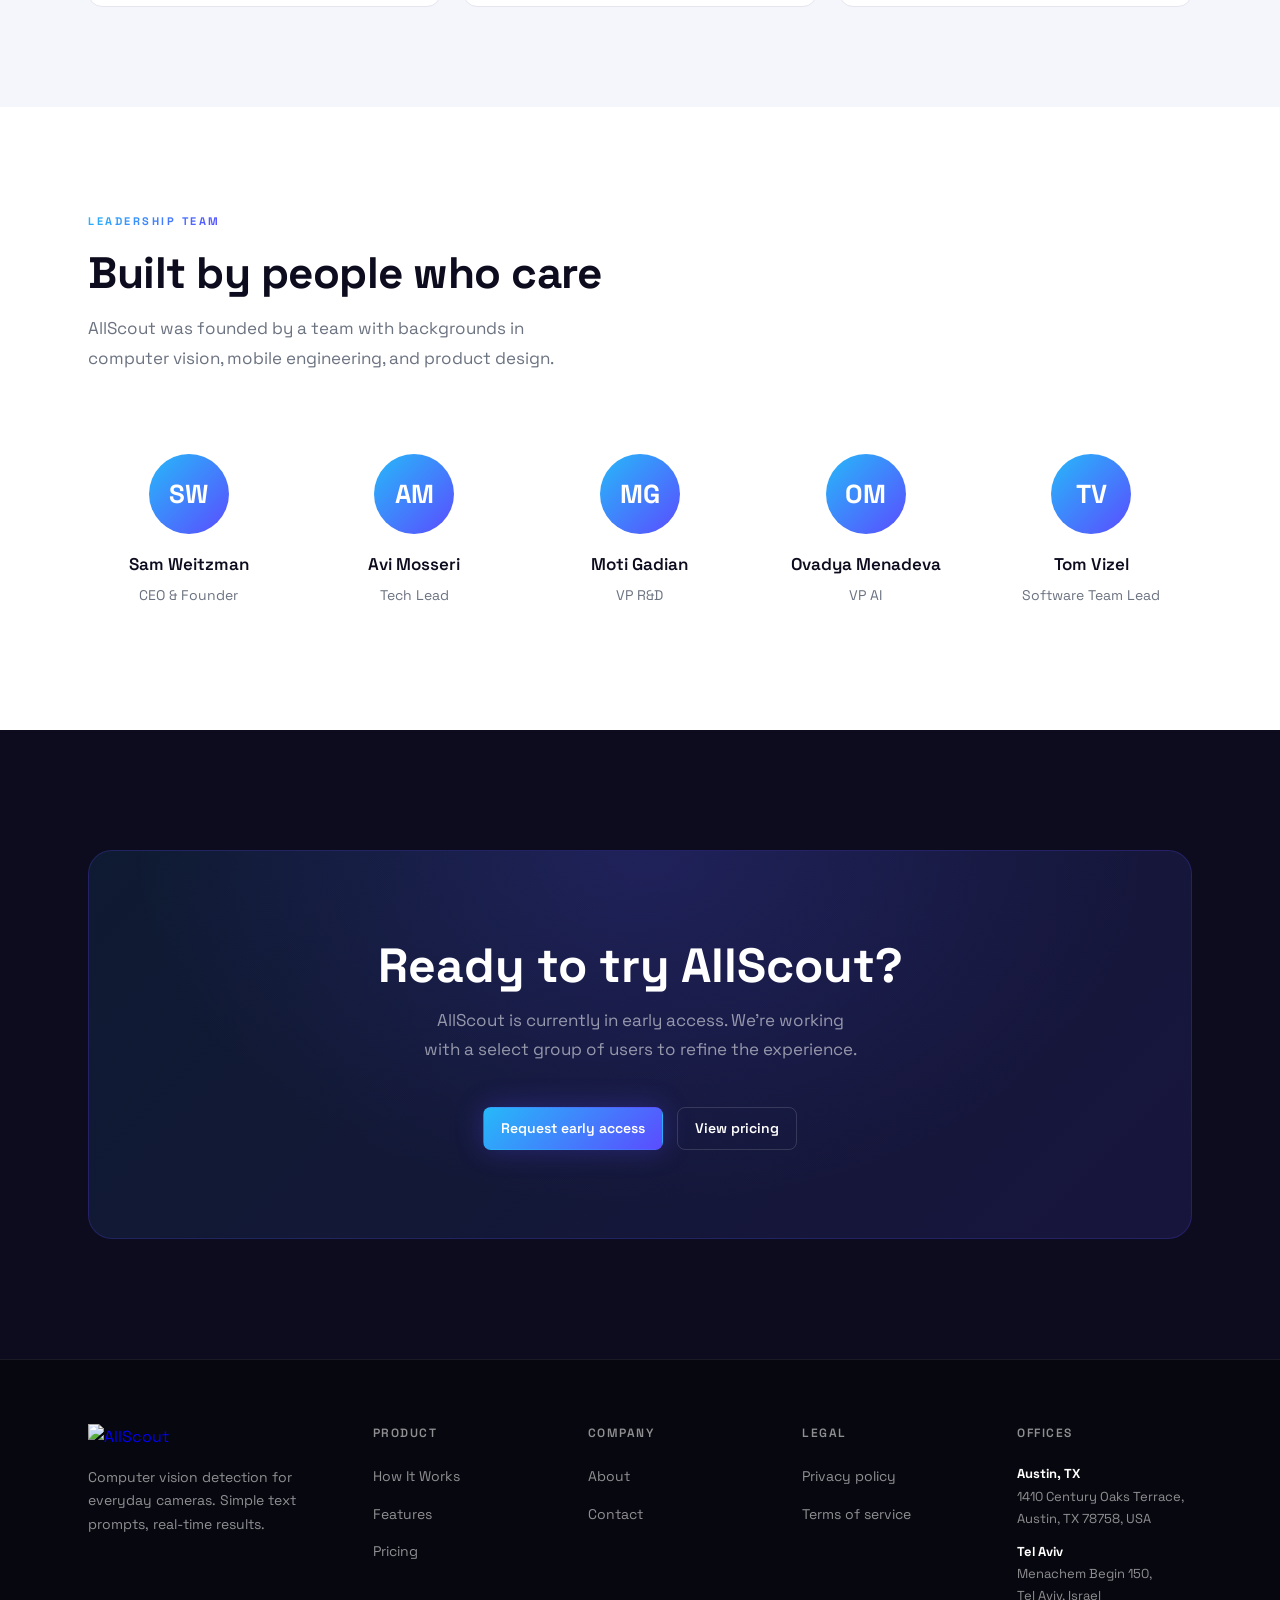
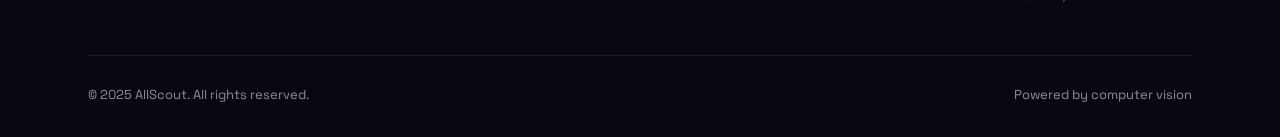
==== commit fb095285: "Wrap about page video in app dashboard frame Adds a macOS-style camera panel with title bar, live in" ====
--- a/about.html
+++ b/about.html
@@ -65,15 +65,36 @@
           <p>Whether you're monitoring your front door, a parking lot, a factory floor, or a swimming pool, AllScout turns your existing cameras into an intelligent detection system with nothing more than a text prompt.</p>
         </div>
         <div class="about-visual fade-in" style="transition-delay:.15s;">
-          <video
-            src="assets/Raw%20Videos/Amazon%20delivery%20detection.mp4"
-            autoplay
-            muted
-            loop
-            playsinline
-            style="width:100%;height:auto;border-radius:12px;display:block;object-fit:cover;"
-            aria-label="AllScout detecting a package delivery in real time"
-          ></video>
+          <div class="cam-frame">
+            <div class="cam-titlebar">
+              <div class="cam-titlebar-left">
+                <span class="cam-dot red"></span>
+                <span class="cam-dot yellow"></span>
+                <span class="cam-dot green"></span>
+              </div>
+              <div class="cam-titlebar-center">
+                <svg width="13" height="13" viewBox="0 0 24 24" fill="none" stroke="currentColor" stroke-width="2" stroke-linecap="round" stroke-linejoin="round" style="opacity:.6"><path d="M23 7l-7 5 7 5V7z"/><rect x="1" y="5" width="15" height="14" rx="2"/></svg>
+                <span>Front Door</span>
+              </div>
+              <div class="cam-live">
+                <span class="cam-live-dot"></span>LIVE
+              </div>
+            </div>
+            <div class="cam-video-wrap">
+              <video
+                src="assets/Raw%20Videos/Amazon%20delivery%20detection.mp4"
+                autoplay
+                muted
+                loop
+                playsinline
+                aria-label="AllScout detecting a package delivery in real time"
+              ></video>
+              <div class="cam-detection-badge">
+                <svg width="14" height="14" viewBox="0 0 24 24" fill="none" stroke="#26b9f9" stroke-width="2.5" stroke-linecap="round" stroke-linejoin="round"><polyline points="20 6 9 17 4 12"/></svg>
+                Package detected
+              </div>
+            </div>
+          </div>
         </div>
       </div>
     </div>
--- a/css/styles.css
+++ b/css/styles.css
@@ -535,9 +535,86 @@
 .about-split { display:grid; grid-template-columns:1fr 1fr; gap:80px; align-items:center; }
 .about-split h2 { font-size:clamp(26px,3.5vw,40px); font-weight:700; line-height:1.15; margin-bottom:16px; color:var(--lt-text); }
 .about-split p { font-size:16px; color:var(--lt-muted); line-height:1.8; margin-bottom:14px; }
-.about-visual {
-  border-radius:var(--r-xl);
-  overflow:hidden;
+.about-visual { border-radius:var(--r-xl); }
+
+/* ── Camera dashboard frame ── */
+.cam-frame {
+  background: #0e0e1a;
+  border-radius: 16px;
+  border: 1px solid rgba(255,255,255,0.08);
+  box-shadow: 0 24px 60px rgba(0,0,0,0.35), 0 0 0 1px rgba(91,76,255,0.12);
+  overflow: hidden;
+}
+.cam-titlebar {
+  display: flex;
+  align-items: center;
+  justify-content: space-between;
+  padding: 10px 14px;
+  background: #161624;
+  border-bottom: 1px solid rgba(255,255,255,0.06);
+}
+.cam-titlebar-left { display:flex; align-items:center; gap:6px; }
+.cam-dot {
+  width: 11px; height: 11px;
+  border-radius: 50%;
+}
+.cam-dot.red    { background: #ff5f57; }
+.cam-dot.yellow { background: #febc2e; }
+.cam-dot.green  { background: #28c840; }
+.cam-titlebar-center {
+  display: flex; align-items: center; gap: 6px;
+  font-size: 12px; font-weight: 500;
+  color: rgba(255,255,255,0.5);
+  letter-spacing: 0.02em;
+}
+.cam-live {
+  display: flex; align-items: center; gap: 5px;
+  font-size: 11px; font-weight: 600;
+  color: #ff4d4d;
+  letter-spacing: 0.08em;
+}
+.cam-live-dot {
+  width: 7px; height: 7px;
+  border-radius: 50%;
+  background: #ff4d4d;
+  animation: livepulse 1.6s ease-in-out infinite;
+}
+@keyframes livepulse {
+  0%, 100% { opacity: 1; }
+  50% { opacity: 0.3; }
+}
+.cam-video-wrap {
+  position: relative;
+  line-height: 0;
+}
+.cam-video-wrap video {
+  width: 100%;
+  height: auto;
+  display: block;
+}
+.cam-detection-badge {
+  position: absolute;
+  bottom: 14px;
+  left: 14px;
+  display: flex;
+  align-items: center;
+  gap: 7px;
+  background: rgba(10,10,24,0.82);
+  backdrop-filter: blur(8px);
+  -webkit-backdrop-filter: blur(8px);
+  border: 1px solid rgba(38,185,249,0.3);
+  border-radius: 8px;
+  padding: 7px 12px;
+  font-size: 12px;
+  font-weight: 600;
+  color: #fff;
+  letter-spacing: 0.02em;
+  animation: badgepop 0.4s cubic-bezier(0.34,1.56,0.64,1) both;
+  animation-delay: 0.5s;
+}
+@keyframes badgepop {
+  from { opacity:0; transform:translateY(6px) scale(0.95); }
+  to   { opacity:1; transform:translateY(0) scale(1); }
 }
 @media (max-width:768px) { .about-split { grid-template-columns:1fr; gap:40px; } }
 
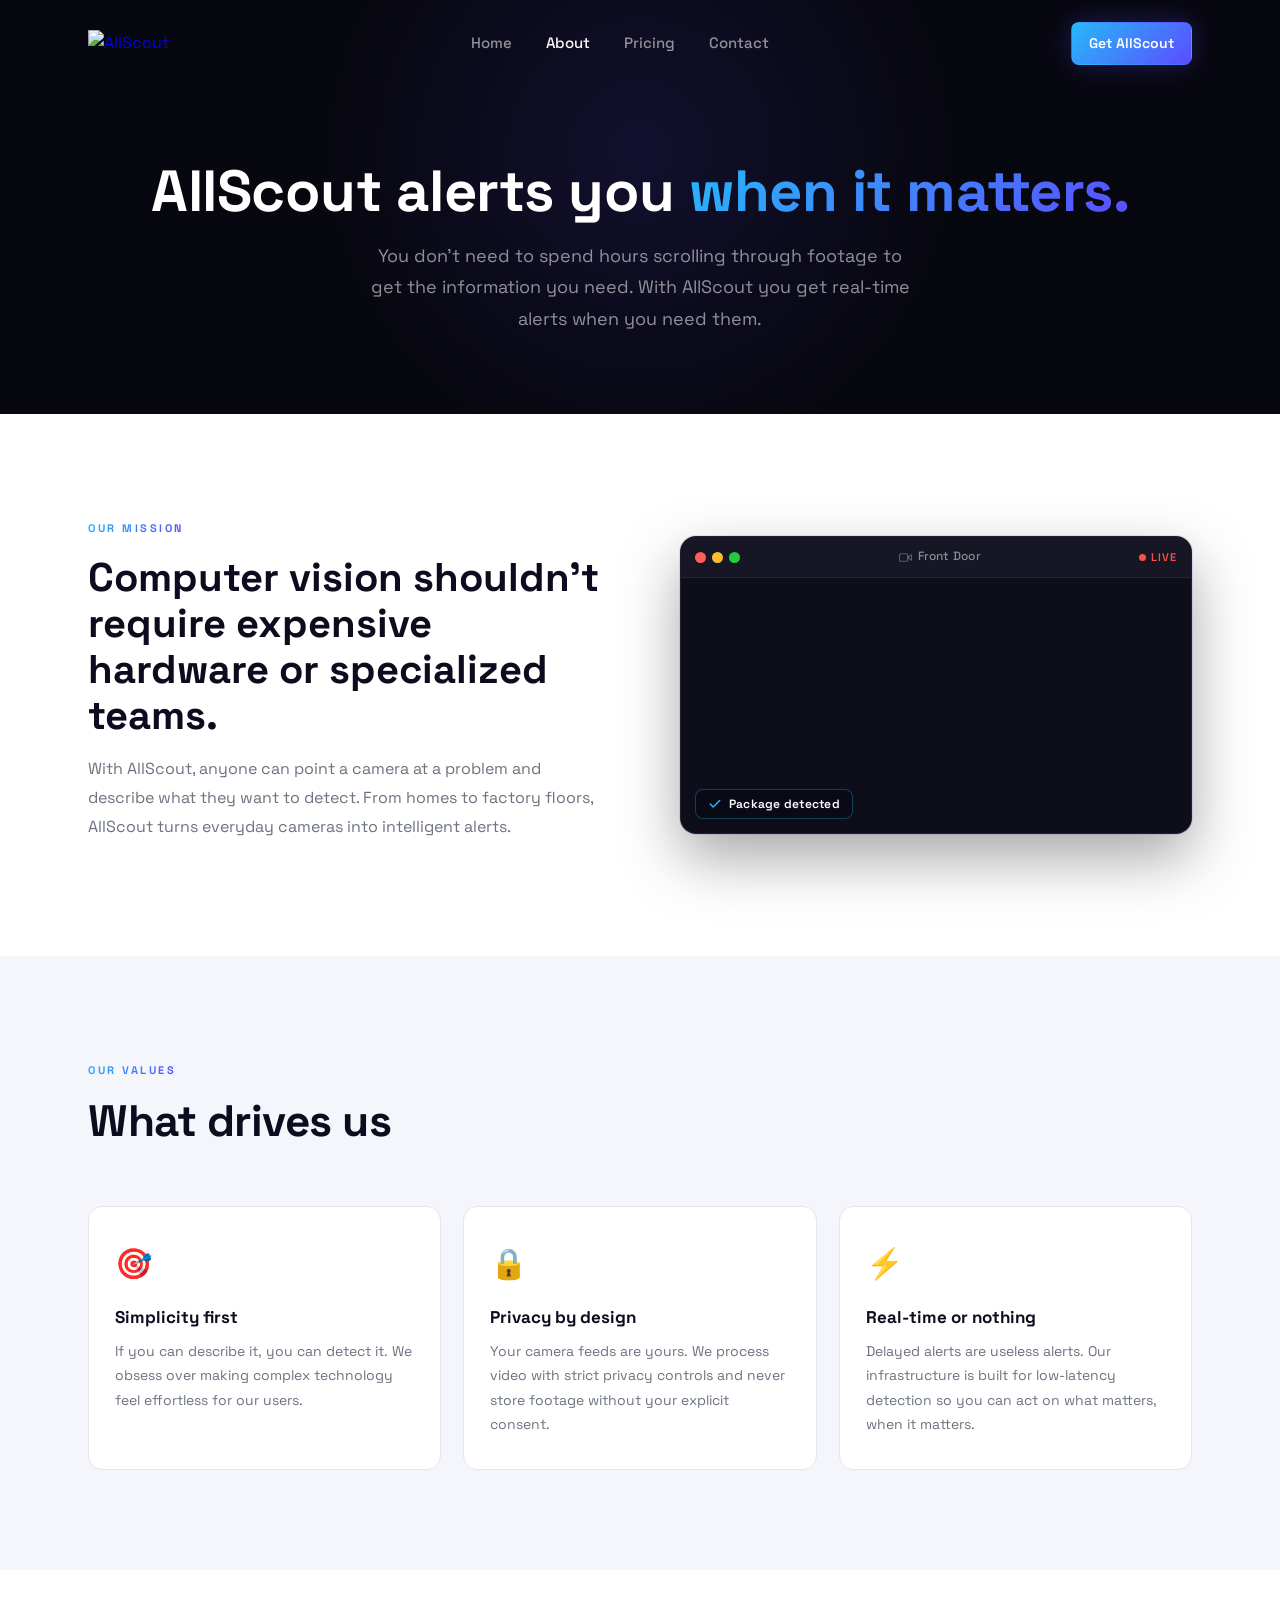
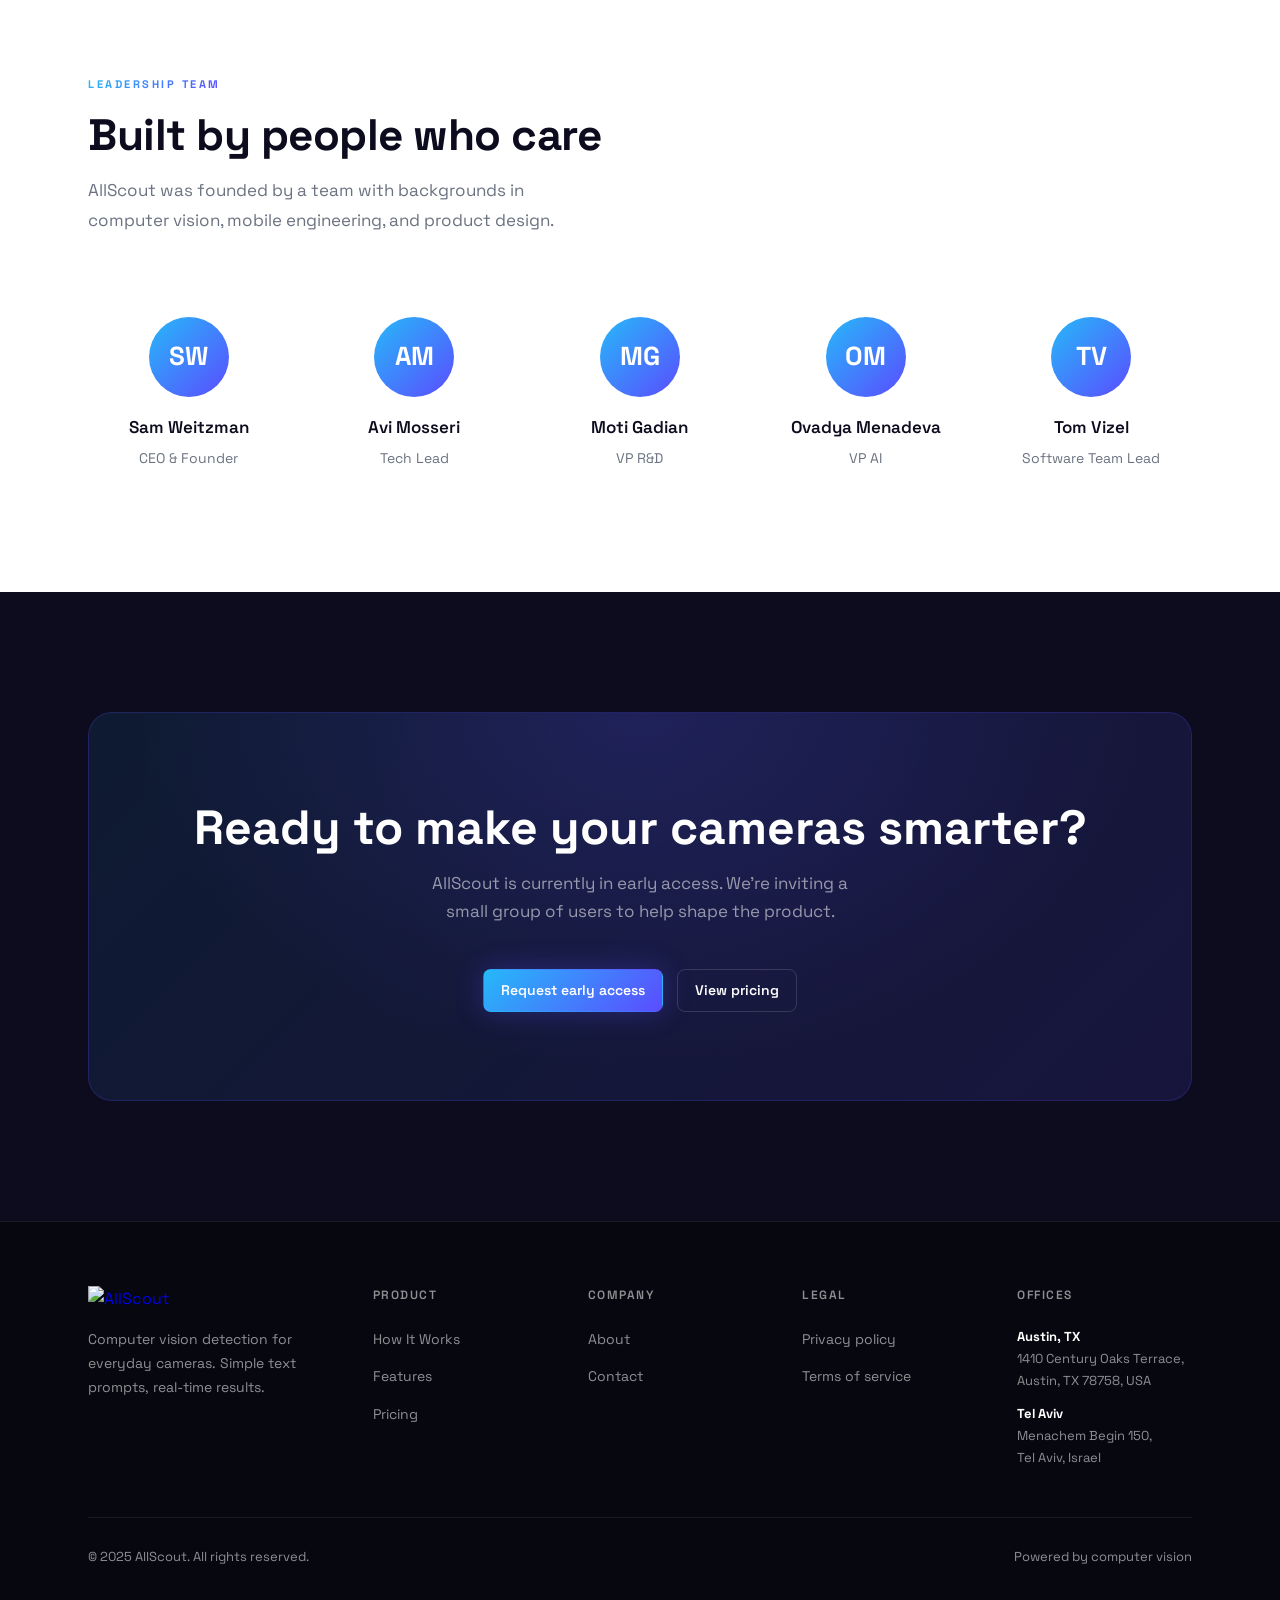
==== commit 5c07a4be: "Update about page CTA heading and copy" ====
--- a/about.html
+++ b/about.html
@@ -59,10 +59,8 @@
       <div class="about-split">
         <div class="fade-in">
           <div class="section-label">Our Mission</div>
-          <h2>Making computer vision accessible to everyone</h2>
-          <p>Computer vision has historically required expensive hardware, custom machine learning models, and dedicated engineering teams. We set out to change that.</p>
-          <p>AllScout gives anyone — regardless of technical background — the ability to point a camera at a problem and describe what they want to detect. Our Vision AI Agent handles the rest.</p>
-          <p>Whether you're monitoring your front door, a parking lot, a factory floor, or a swimming pool, AllScout turns your existing cameras into an intelligent detection system with nothing more than a text prompt.</p>
+          <h2>Computer vision shouldn't require expensive hardware or specialized teams.</h2>
+          <p>With AllScout, anyone can point a camera at a problem and describe what they want to detect. From homes to factory floors, AllScout turns everyday cameras into intelligent alerts.</p>
         </div>
         <div class="about-visual fade-in" style="transition-delay:.15s;">
           <div class="cam-frame">
@@ -165,8 +163,8 @@
   <section class="cta-section">
     <div class="container">
       <div class="cta-box">
-        <h2>Ready to try AllScout?</h2>
-        <p>AllScout is currently in early access. We're working with a select group of users to refine the experience.</p>
+        <h2>Ready to make your cameras smarter?</h2>
+        <p>AllScout is currently in early access. We're inviting a small group of users to help shape the product.</p>
         <div class="cta-actions">
           <a href="contact.html" class="btn btn-primary">Request early access</a>
           <a href="pricing.html" class="btn btn-ghost">View pricing</a>
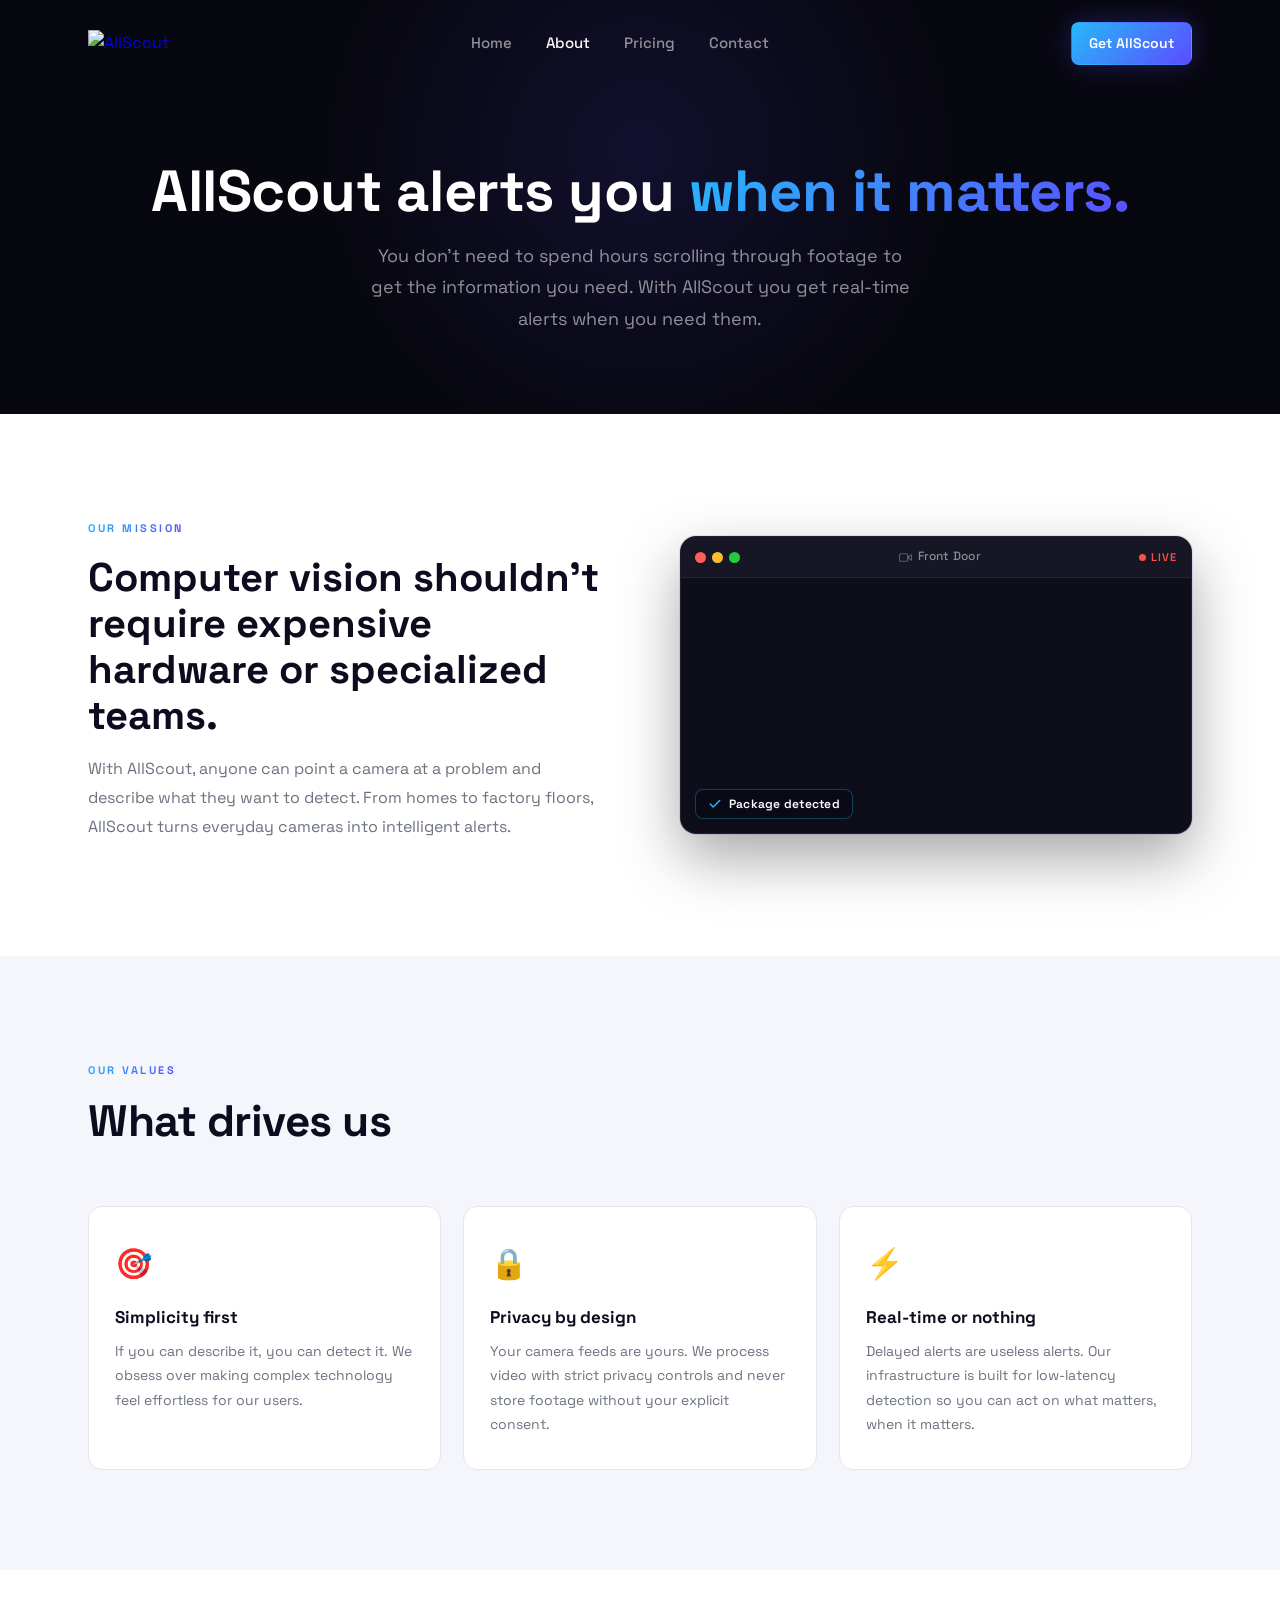
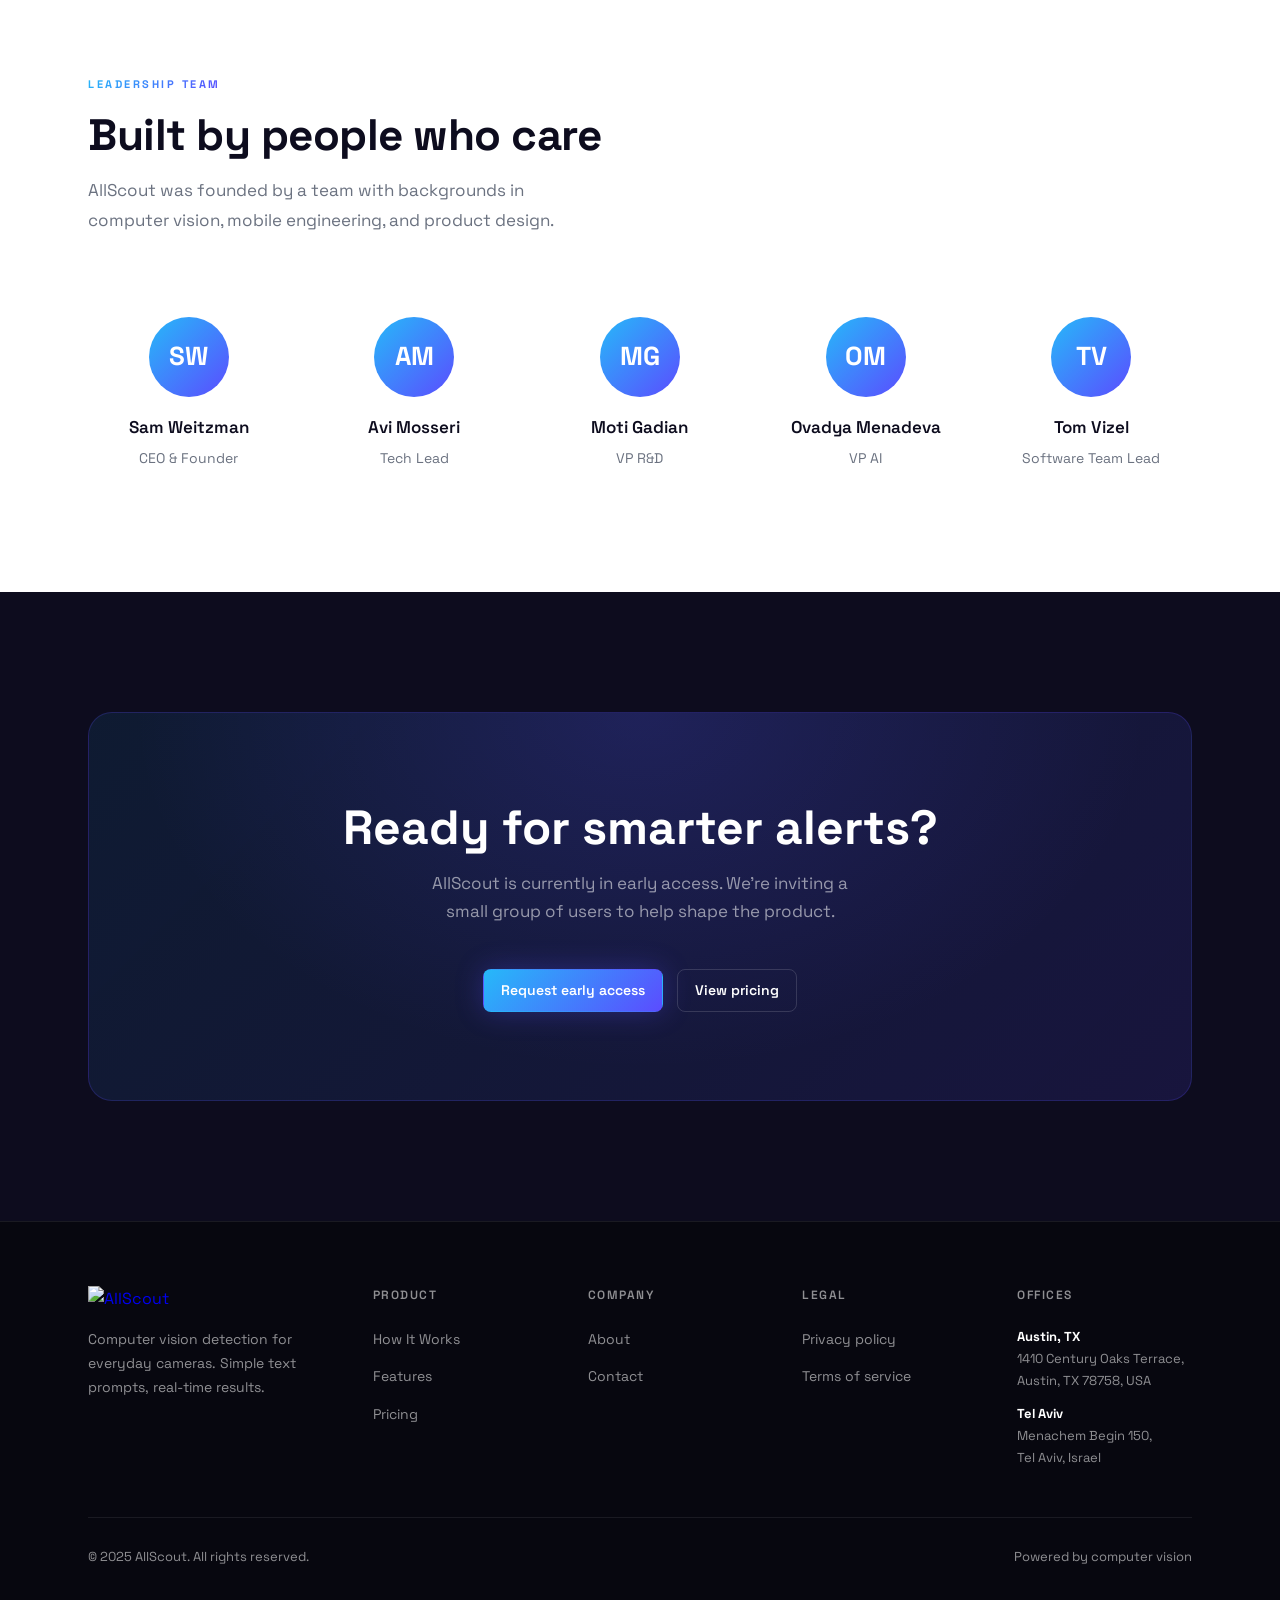
==== commit 1e87c6de: "Update about page CTA title to 'Ready for smarter alerts?'" ====
--- a/about.html
+++ b/about.html
@@ -163,7 +163,7 @@
   <section class="cta-section">
     <div class="container">
       <div class="cta-box">
-        <h2>Ready to make your cameras smarter?</h2>
+        <h2>Ready for smarter alerts?</h2>
         <p>AllScout is currently in early access. We're inviting a small group of users to help shape the product.</p>
         <div class="cta-actions">
           <a href="contact.html" class="btn btn-primary">Request early access</a>
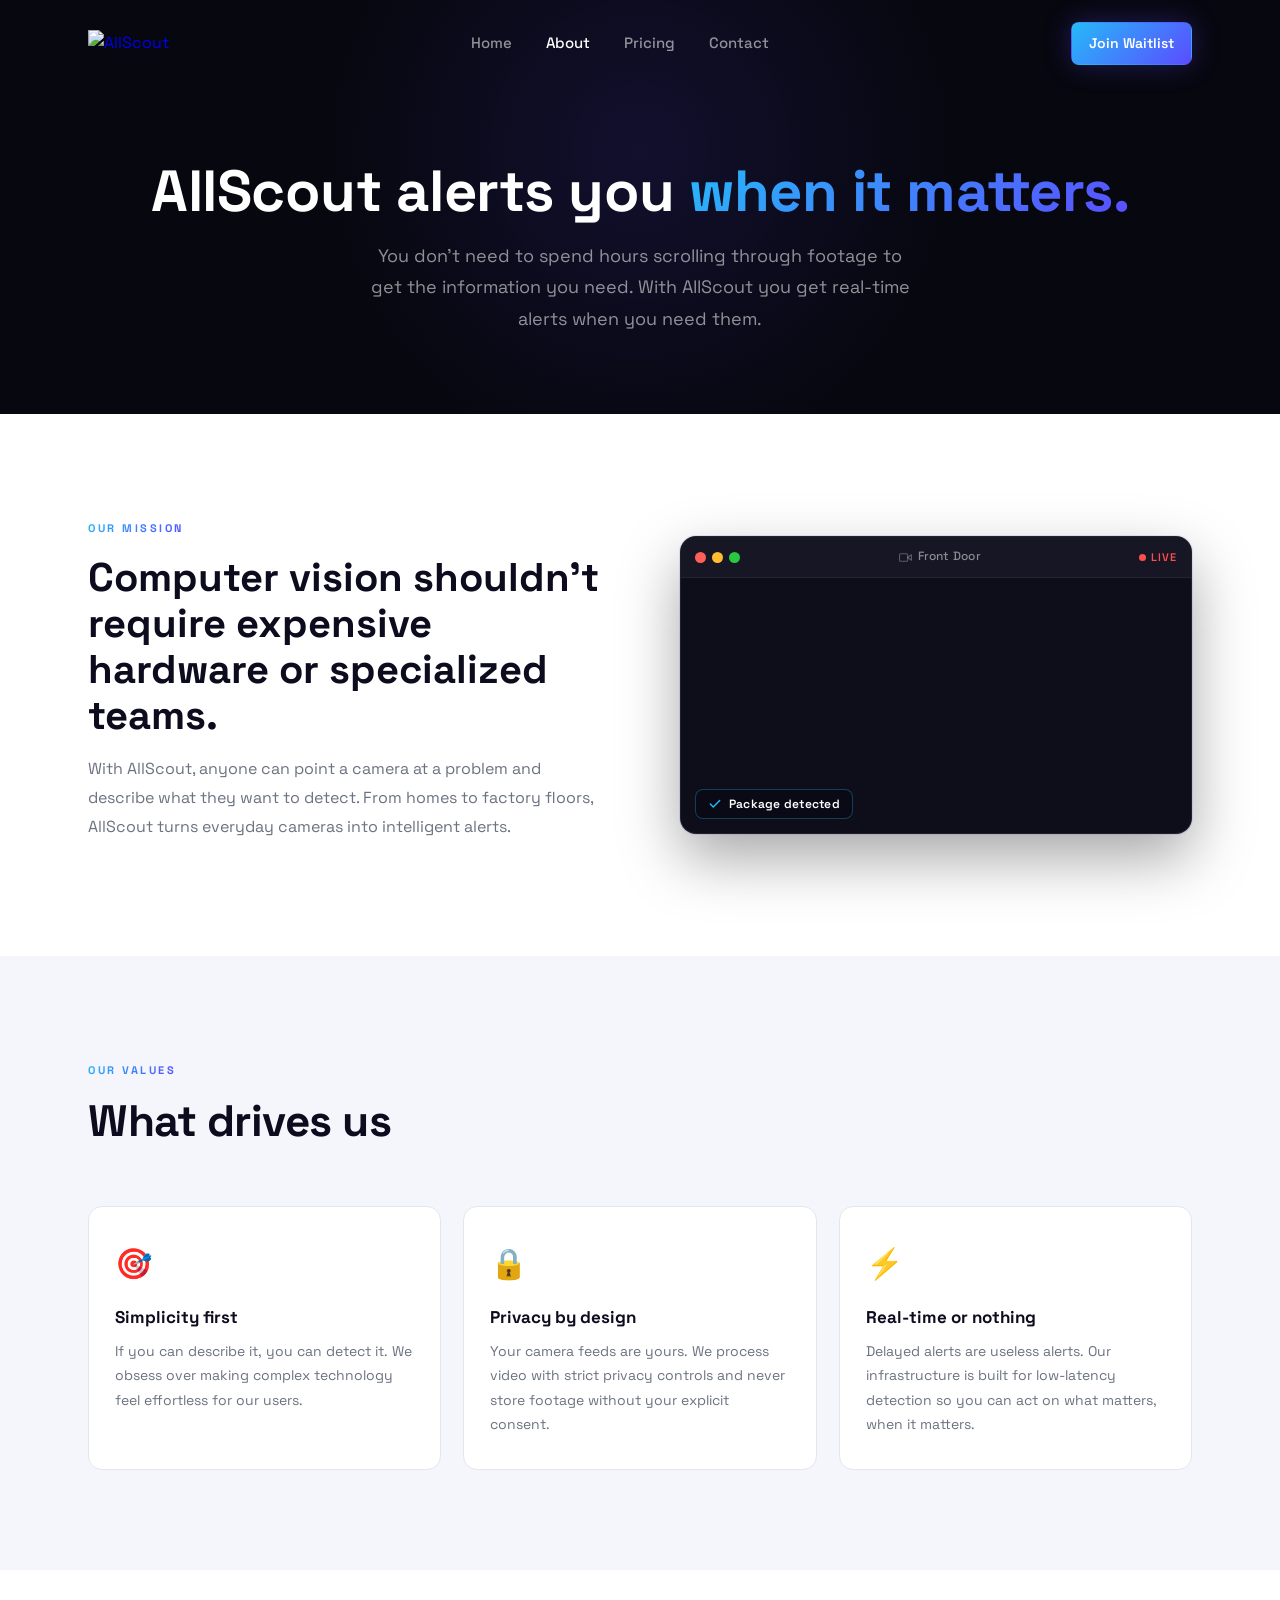
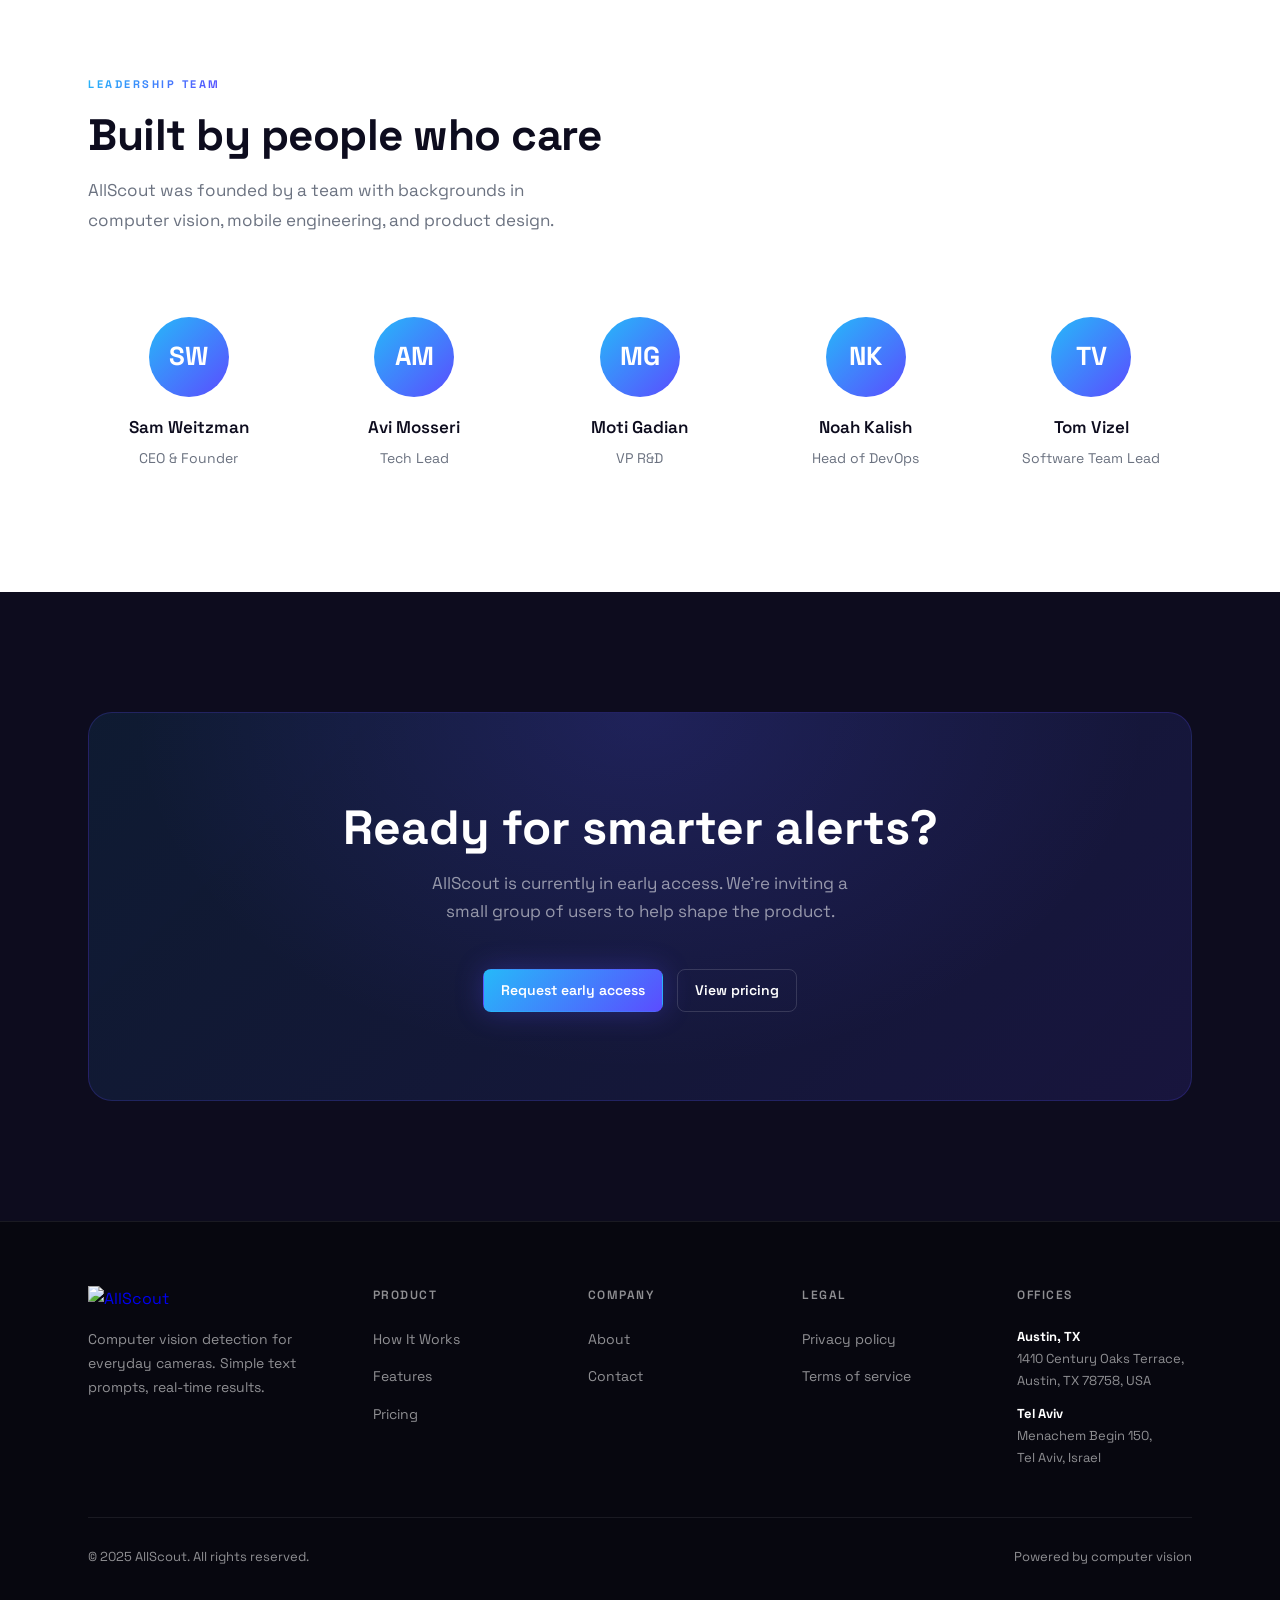
==== commit 690588be: "Replace Ovadya Menadeva with Noah Kalish, Head of DevOps Co-Authored-By: Claude Sonnet 4.6 <noreply@" ====
--- a/about.html
+++ b/about.html
@@ -28,7 +28,7 @@
         </ul>
         <div class="nav-actions">
           
-          <a href="contact.html" class="btn btn-primary">Get AllScout</a>
+          <a href="contact.html" class="btn btn-primary">Join Waitlist</a>
         </div>
         <button class="hamburger" onclick="openMenu()" aria-label="Open menu">
           <span></span><span></span><span></span>
@@ -146,9 +146,9 @@
           <span class="role">VP R&D</span>
         </a>
         <div class="team-card fade-in" style="transition-delay:.3s">
-          <div class="team-avatar">OM</div>
-          <h3>Ovadya Menadeva</h3>
-          <span class="role">VP AI</span>
+          <div class="team-avatar">NK</div>
+          <h3>Noah Kalish</h3>
+          <span class="role">Head of DevOps</span>
         </div>
         <a href="https://www.linkedin.com/in/tom-vizel-810438127/" target="_blank" rel="noopener" class="team-card fade-in" style="transition-delay:.4s">
           <div class="team-avatar">TV</div>
--- a/css/styles.css
+++ b/css/styles.css
@@ -214,9 +214,10 @@
   color:var(--text-muted); line-height:1.75; margin-bottom:40px; max-width:480px;
 }
 .hero-actions { display:flex; gap:14px; flex-wrap:wrap; }
+.hero-actions .btn { padding:12px 24px; font-size:15px; }
 
 /* Store badges */
-.store-badges { display:flex; gap:12px; flex-wrap:wrap; margin-top:20px; }
+.store-badges { display:flex; gap:12px; flex-wrap:wrap; margin-top:0; margin-bottom:20px; }
 .store-badge {
   display:inline-flex; align-items:center; gap:10px;
   background:rgba(255,255,255,0.07); border:1px solid var(--border-2);
@@ -225,7 +226,7 @@
   transition: background .2s, border-color .2s;
 }
 .store-badge:hover { background:rgba(255,255,255,0.11); border-color:rgba(255,255,255,0.22); }
-.store-badge-icon { font-size:20px; }
+.store-badge-icon { display:flex; align-items:center; }
 .store-badge-text { display:flex; flex-direction:column; line-height:1.2; }
 .store-badge-text small { font-size:11px; color:var(--text-muted); }
 .store-badge-text strong { font-size:14px; color:var(--text); }
@@ -290,15 +291,134 @@
 }
 .logos-row {
   display:flex; justify-content:center; align-items:center;
-  gap:48px; flex-wrap:wrap; opacity:0.5;
+  gap:0; flex-wrap:wrap; opacity:0.5;
 }
 .logo-pill {
-  display:flex; flex-direction:column; align-items:center; gap:7px;
-  font-size:12px; font-weight:600; letter-spacing:0.5px; color:var(--text);
-}
-.logo-pill img {
-  height:26px; width:auto; max-width:110px; object-fit:contain;
+  display:flex; align-items:center; justify-content:center;
+  width:120px; height:48px;
+}
+.logo-pill img, .logo-pill svg {
+  height:26px; width:auto; max-width:90px; object-fit:contain;
   filter: brightness(100);
+}
+
+/* ---- RING SECTION ---- */
+.ring-section {
+  padding: 80px 0;
+  background: var(--lt);
+  border-top: 1px solid var(--lt-border);
+  border-bottom: 1px solid var(--lt-border);
+}
+.ring-split {
+  display: flex;
+  align-items: center;
+  justify-content: space-between;
+  padding-right: 12%;
+}
+.ring-text h2 {
+  font-size: clamp(26px, 3.2vw, 42px);
+  font-weight: 700;
+  line-height: 1.15;
+  letter-spacing: -0.5px;
+  margin-bottom: 14px;
+  color: var(--lt-text);
+}
+.ring-text p {
+  font-size: 17px;
+  color: var(--lt-muted);
+  max-width: 480px;
+  line-height: 1.75;
+}
+.ring-logo-wrap {
+  display: flex;
+  align-items: center;
+  justify-content: flex-start;
+  opacity: 0.75;
+}
+.ring-logo-wrap img {
+  height: 156px;
+  width: auto;
+  filter: invert(1) brightness(0.2);
+}
+@media (max-width: 640px) {
+  .ring-split { grid-template-columns: 1fr; gap: 32px; }
+  .ring-logo-wrap { justify-content: flex-start; }
+  .ring-section { padding: 60px 0; }
+}
+.ring-flow {
+  display: flex;
+  align-items: center;
+  justify-content: center;
+  gap: 24px;
+  flex-wrap: wrap;
+}
+.ring-flow-step {
+  display: flex;
+  flex-direction: column;
+  align-items: center;
+  gap: 14px;
+}
+.ring-flow-label {
+  font-size: 13px;
+  font-weight: 500;
+  color: var(--text-muted);
+  letter-spacing: 0.02em;
+}
+.ring-flow-card {
+  border-radius: 20px;
+  border: 1px solid var(--border-2);
+  background: rgba(255,255,255,0.03);
+  overflow: hidden;
+  display: flex;
+  align-items: center;
+  justify-content: center;
+}
+.ring-logo-card {
+  width: 160px;
+  height: 120px;
+  padding: 28px;
+}
+.ring-logo-card img {
+  width: 100%;
+  height: auto;
+  filter: brightness(100);
+  opacity: 0.9;
+}
+.ring-screen-card {
+  width: 200px;
+  height: 160px;
+}
+.ring-screen-card img {
+  width: 100%;
+  height: 100%;
+  object-fit: cover;
+  display: block;
+}
+.ring-alert-card {
+  width: 160px;
+  height: 220px;
+}
+.ring-alert-card img {
+  width: 100%;
+  height: 100%;
+  object-fit: cover;
+  object-position: top;
+  display: block;
+}
+.ring-flow-arrow {
+  flex-shrink: 0;
+  display: flex;
+  align-items: center;
+  margin-top: -28px; /* nudge up past the label */
+}
+@media (max-width: 640px) {
+  .ring-section { padding: 70px 0; }
+  .ring-header { margin-bottom: 40px; }
+  .ring-flow-arrow { transform: rotate(90deg); margin: 0; }
+  .ring-flow { flex-direction: column; }
+  .ring-logo-card { width: 140px; height: 100px; }
+  .ring-screen-card { width: 180px; height: 140px; }
+  .ring-alert-card { width: 140px; height: 190px; }
 }
 
 /* ---- AGENT FEATURE (HERO-LIKE PROMO) ---- */
@@ -310,25 +430,17 @@
   gap:72px; align-items:center;
 }
 .agent-phone {
-  width:280px; margin:0 auto;
-  background:#f5f5fc;
-  border-radius:44px;
-  border:2px solid rgba(0,0,0,0.08);
-  box-shadow:0 40px 100px rgba(0,0,0,0.55);
-  overflow:hidden;
-  position:relative;
-}
-.agent-phone::before {
-  content:'';
-  display:block; width:90px; height:28px;
-  background:#000; border-radius:0 0 16px 16px;
-  margin:0 auto;
-}
-.agent-phone img { width:100%; display:block; margin-top:-28px; }
-.agent-phone-placeholder {
-  background:#f5f5fc; min-height:480px;
-  display:flex; align-items:center; justify-content:center;
-  font-size:13px; color:#666; text-align:center; padding:20px;
+  display: flex;
+  justify-content: center;
+  align-items: flex-start;
+  max-width: 320px;
+  margin: 0 auto;
+}
+.agent-phone > img {
+  width: 100%;
+  border-radius: 16px;
+  display: block;
+  object-fit: cover;
 }
 
 .agent-text .hero-badge { display:inline-flex; }
@@ -342,10 +454,18 @@
   display:inline-flex; align-items:center; gap:10px;
   background:rgba(255,255,255,0.04); border:1px solid var(--border);
   border-radius:100px; padding:10px 18px;
-  font-size:14px; color:var(--text-muted); font-weight:500;
+  font-size:14px; color:var(--text); font-weight:500;
   width:fit-content;
 }
 .prompt-chip-icon { font-size:16px; }
+
+.business-layout {
+  align-items: start;
+  margin-top: 40px;
+}
+.business-layout .agent-phone {
+  align-self: start;
+}
 
 @media (max-width:860px) {
   .agent-layout { grid-template-columns:1fr; }
@@ -362,31 +482,98 @@
 .how-it-works .section-sub { color:var(--lt-text); }
 .how-it-works .section-sub { color:var(--lt-muted); }
 
-.steps-grid {
-  display:grid; grid-template-columns:repeat(3,1fr);
-  gap:28px; margin-top:60px;
-}
-.step-card {
-  padding:36px 28px;
-  background:var(--lt-2);
-  border:1px solid var(--lt-border);
-  border-radius:var(--r);
-  transition: border-color .3s, transform .3s, box-shadow .3s;
-}
-.step-card:hover {
-  border-color:#c5c5e0;
-  transform:translateY(-5px);
-  box-shadow:0 16px 48px rgba(91,76,255,0.08);
-}
-.step-num {
-  font-size:52px; font-weight:700; line-height:1;
-  background:var(--gradient); -webkit-background-clip:text;
-  -webkit-text-fill-color:transparent; background-clip:text;
-  margin-bottom:18px;
-}
-.step-card h3 { font-size:18px; font-weight:700; color:var(--lt-text); margin-bottom:10px; }
-.step-card p { font-size:15px; color:var(--lt-muted); line-height:1.75; }
-@media (max-width:768px) { .steps-grid { grid-template-columns:1fr; } }
+/* ── How It Works — redesigned ── */
+.hiw-layout {
+  display: grid;
+  grid-template-columns: 1fr 1fr;
+  gap: 80px;
+  align-items: end;
+}
+.hiw-intro {
+  font-size: 17px;
+  color: var(--lt-muted);
+  line-height: 1.8;
+  margin: 24px 0 40px;
+  max-width: 480px;
+}
+.hiw-steps { display: flex; flex-direction: column; gap: 0; }
+.hiw-step { display: flex; align-items: flex-start; gap: 18px; }
+.hiw-step-col { display: flex; flex-direction: column; align-items: center; flex-shrink: 0; }
+.hiw-step-num {
+  width: 28px; height: 28px;
+  display: flex; align-items: center; justify-content: center;
+  font-size: 12px; font-weight: 700;
+  color: var(--purple);
+  background: rgba(91,76,255,0.1);
+  border: 1.5px solid rgba(91,76,255,0.35);
+  border-radius: 50%;
+  flex-shrink: 0;
+}
+.hiw-step-line {
+  width: 2px; flex: 1; min-height: 32px;
+  background: linear-gradient(to bottom, rgba(91,76,255,0.35), rgba(91,76,255,0.1));
+  margin: 4px 0;
+}
+.hiw-step > div:last-child { padding-bottom: 32px; padding-top: 0; }
+.hiw-step h3 { line-height: 28px; }
+.hiw-step:last-child > div:last-child { padding-bottom: 0; }
+.hiw-step h3 { font-size: 16px; font-weight: 700; color: var(--lt-text); margin-bottom: 5px; }
+.hiw-step p  { font-size: 15px; color: var(--lt-muted); line-height: 1.7; }
+
+/* ── Phone mockup ── */
+.hiw-phone-wrap { display: flex; justify-content: center; max-width: 320px; margin: 0 auto; }
+.hiw-phone-wrap .phone-frame {
+  background: #1a1a2a;
+  border-radius: 38px;
+  border: 2px solid rgba(255,255,255,0.12);
+  box-shadow: 0 32px 80px rgba(0,0,0,0.5), 0 0 0 1px rgba(255,255,255,0.06);
+  padding: 0 0 14px;
+}
+.hiw-phone-wrap .phone-island {
+  margin: 12px auto 10px;
+}
+.hiw-phone-wrap .phone-screen {
+  border-radius: 24px;
+  margin: 0 8px;
+}
+.phone-frame {
+  width: 250px;
+  background: #0e0e18;
+  border-radius: 50px;
+  border: 8px solid #1c1c2e;
+  box-shadow:
+    0 0 0 1px rgba(255,255,255,0.07),
+    0 40px 80px rgba(0,0,0,0.38),
+    inset 0 0 0 1px rgba(255,255,255,0.03);
+  padding: 18px 10px 22px;
+}
+.phone-island {
+  width: 76px; height: 26px;
+  background: #050508;
+  border-radius: 20px;
+  margin: 0 auto 14px;
+  display: flex; align-items: center; justify-content: center;
+}
+.phone-island-dot {
+  width: 7px; height: 7px;
+  border-radius: 50%;
+  background: #1e1e2a;
+  border: 1px solid #2a2a3a;
+}
+.phone-screen {
+  border-radius: 32px;
+  overflow: hidden;
+  background: #000;
+  height: 420px;
+}
+.phone-screen video {
+  width: 100%; height: 100%;
+  object-fit: cover; display: block;
+}
+@media (max-width:768px) {
+  .hiw-layout { grid-template-columns: 1fr; gap: 60px; }
+  .hiw-phone-wrap { order: -1; }
+}
 
 /* ---- FEATURES (light) ---- */
 .features { padding:100px 0; background:var(--lt-2); }
@@ -421,11 +608,32 @@
 .alerts-section { padding:120px 0; background:var(--bg); }
 .alerts-layout {
   display:grid; grid-template-columns:1fr 1fr;
-  gap:72px; align-items:center;
+  gap:72px; align-items:end; margin-top:40px;
 }
 .alerts-chips {
-  display:flex; flex-direction:column; gap:14px; margin-top:36px;
-}
+  display:flex; flex-direction:column; gap:14px;
+}
+.alerts-grid {
+  display:grid; grid-template-columns:repeat(3,1fr);
+  gap:20px; margin-top:48px;
+}
+.alert-box {
+  background:var(--bg-card); border:1px solid var(--border);
+  border-radius:16px; padding:28px 24px;
+  transition: border-color .3s, background .3s;
+  display:flex; flex-direction:column;
+}
+.alert-box:hover { border-color:rgba(91,76,255,0.35); background:rgba(91,76,255,0.05); }
+.alert-box-icon {
+  width:48px; height:48px; border-radius:50%;
+  background:rgba(91,76,255,0.15); border:1px solid rgba(91,76,255,0.25);
+  display:flex; align-items:center; justify-content:center; font-size:20px;
+  margin-bottom:16px;
+}
+.alert-box h3 { font-size:16px; font-weight:700; color:var(--text); margin-bottom:8px; }
+.alert-box p { font-size:14px; color:var(--text-muted); line-height:1.6; margin:0; }
+.alert-box-btn { margin-top:auto; padding-top:20px; align-self:flex-end; font-size:13px; padding:9px 20px; }
+
 .alert-chip {
   display:flex; align-items:center; gap:16px;
   background:var(--bg-card); border:1px solid var(--border);
@@ -433,10 +641,18 @@
   transition: border-color .3s, background .3s;
 }
 .alert-chip:hover { border-color:rgba(91,76,255,0.35); background:rgba(91,76,255,0.05); }
+.alert-chip-cta { font-size:12px; font-weight:600; padding:3px 10px; border-radius:100px; flex-shrink:0; background:rgba(38,185,249,0.12); color:var(--cyan); border:1px solid rgba(38,185,249,0.25); text-decoration:none; transition:background .2s, border-color .2s; }
+.alert-chip-cta:hover { background:rgba(38,185,249,0.22); border-color:rgba(38,185,249,0.45); }
 .alert-chip-icon {
   width:42px; height:42px; border-radius:50%;
   background:rgba(91,76,255,0.15); border:1px solid rgba(91,76,255,0.25);
   display:flex; align-items:center; justify-content:center; font-size:18px; flex-shrink:0;
+}
+.alert-chip-icon-img {
+  overflow:hidden; padding:0; background:none; border-color:var(--border);
+}
+.alert-chip-icon-img img {
+  width:100%; height:100%; object-fit:cover; display:block;
 }
 .alert-chip-text { flex:1; }
 .alert-chip-text strong { display:block; font-size:15px; font-weight:600; color:var(--text); }
@@ -449,18 +665,19 @@
 .badge-custom { background:rgba(255,255,255,0.06); color:var(--text-muted); border:1px solid var(--border); }
 
 .alerts-phone {
-  width:280px; margin:0 auto;
+  width:280px; height:520px; margin:0 auto;
+  align-self: start;
   background:#1a1a2a;
-  border-radius:44px;
-  border:2px solid rgba(255,255,255,0.1);
-  box-shadow:0 40px 100px rgba(0,0,0,0.7), 0 0 0 1px rgba(255,255,255,0.05);
+  border-radius:38px;
+  border:2px solid rgba(255,255,255,0.12);
+  box-shadow:0 32px 80px rgba(0,0,0,0.6), 0 0 0 1px rgba(255,255,255,0.06);
   overflow:hidden;
 }
 .alerts-phone::before {
-  content:''; display:block; width:90px; height:28px;
-  background:#000; border-radius:0 0 16px 16px; margin:0 auto;
-}
-.alerts-phone img { width:100%; display:block; margin-top:-28px; }
+  content:''; display:block; width:80px; height:26px;
+  background:#000; border-radius:0 0 14px 14px; margin:0 auto;
+}
+.alerts-phone img { width:100%; height:calc(100% + 28px); display:block; margin-top:-28px; object-fit:cover; object-position:top; }
 .alerts-phone-placeholder {
   background:#f5f5fc; min-height:480px;
   display:flex; align-items:center; justify-content:center;
@@ -470,6 +687,10 @@
 @media (max-width:860px) {
   .alerts-layout { grid-template-columns:1fr; }
   .alerts-phone { display:none; }
+  .alerts-grid { grid-template-columns:repeat(2,1fr); }
+}
+@media (max-width:540px) {
+  .alerts-grid { grid-template-columns:1fr; }
 }
 
 /* ---- CTA SECTION ---- */
@@ -761,12 +982,82 @@
 .form-group input::placeholder, .form-group textarea::placeholder { color:#bbb; }
 .form-group textarea { resize:vertical; min-height:130px; }
 .form-group select option { background:var(--lt); }
+.form-checkboxes {
+  display: grid; grid-template-columns: 1fr 1fr;
+  gap: 10px; margin-top: 4px;
+}
+.checkbox-item {
+  display: flex; align-items: center; gap: 10px;
+  background: var(--lt-2); border: 1.5px solid var(--lt-border);
+  border-radius: var(--r-sm); padding: 10px 14px;
+  cursor: pointer; transition: border-color .2s, background .2s;
+  font-size: 14px; color: var(--lt-text); font-weight: 500;
+  text-transform: none; letter-spacing: 0;
+}
+.checkbox-item:hover { border-color: var(--purple); background: rgba(91,76,255,0.04); }
+.checkbox-item input[type="checkbox"] { accent-color: var(--purple); width: 16px; height: 16px; flex-shrink: 0; cursor: pointer; }
+.checkbox-item input[type="checkbox"]:checked + span { color: var(--purple); }
+.checkbox-item:has(input:checked) { border-color: var(--purple); background: rgba(91,76,255,0.06); }
 @media (max-width:900px) {
   .contact-grid { grid-template-columns:1fr; gap:48px; }
   .form-card { padding:32px 24px; }
   .form-row-2 { grid-template-columns:1fr; }
 }
 
+/* ---- MOBILE (≤ 640px) ---- */
+@media (max-width:640px) {
+  /* Hero */
+  .hero { padding:110px 0 60px; }
+  .hero-layout { min-height:auto; gap:32px; }
+  .hero h1 { letter-spacing:-1px; }
+  .hero-sub { font-size:15px; }
+  .hero-actions .btn { padding:11px 20px; font-size:14px; }
+  .store-badges { gap:10px; }
+
+  /* Sections */
+  .agent-section { padding:70px 0; }
+  .how-it-works  { padding:70px 0; }
+  .alerts-section { padding:70px 0; }
+  .cta-section   { padding:70px 0; }
+  .features      { padding:70px 0; }
+
+  /* Inner page hero */
+  .page-hero { padding:110px 0 50px; }
+  .page-hero h1 { font-size:clamp(28px,8vw,42px); }
+  .page-hero p  { font-size:16px; }
+
+  /* About page */
+  .about-mission { padding:60px 0; }
+  .about-values  { padding:60px 0; }
+  .about-team    { padding:60px 0; }
+
+  /* Pricing page */
+  .pricing-section { padding:40px 0 70px; }
+  .faq-section     { padding:50px 0 70px; }
+
+  /* Section headings */
+  .section-title { font-size:clamp(24px,7vw,36px); }
+  .section-sub   { font-size:15px; }
+
+  /* How it works steps */
+  .hiw-intro { font-size:15px; margin:16px 0 28px; }
+
+  /* Alert chips — tighten on small screens */
+  .alert-chip { padding:12px 14px; gap:12px; }
+  .alert-chip-icon { width:36px; height:36px; font-size:16px; }
+  .alert-chip-text strong { font-size:14px; }
+  .alert-chip-text span   { font-size:12px; }
+
+  /* CTA box */
+  .cta-box { padding:48px 20px; }
+
+  /* Contact form */
+  .form-card { padding:28px 20px; }
+
+  /* Footer */
+  footer { padding:48px 0 24px; }
+}
+
 /* ---- TYPEWRITER CURSOR (via ::after on #typeTarget) ---- */
 @keyframes blink {
   0%, 100% { opacity: 1; }
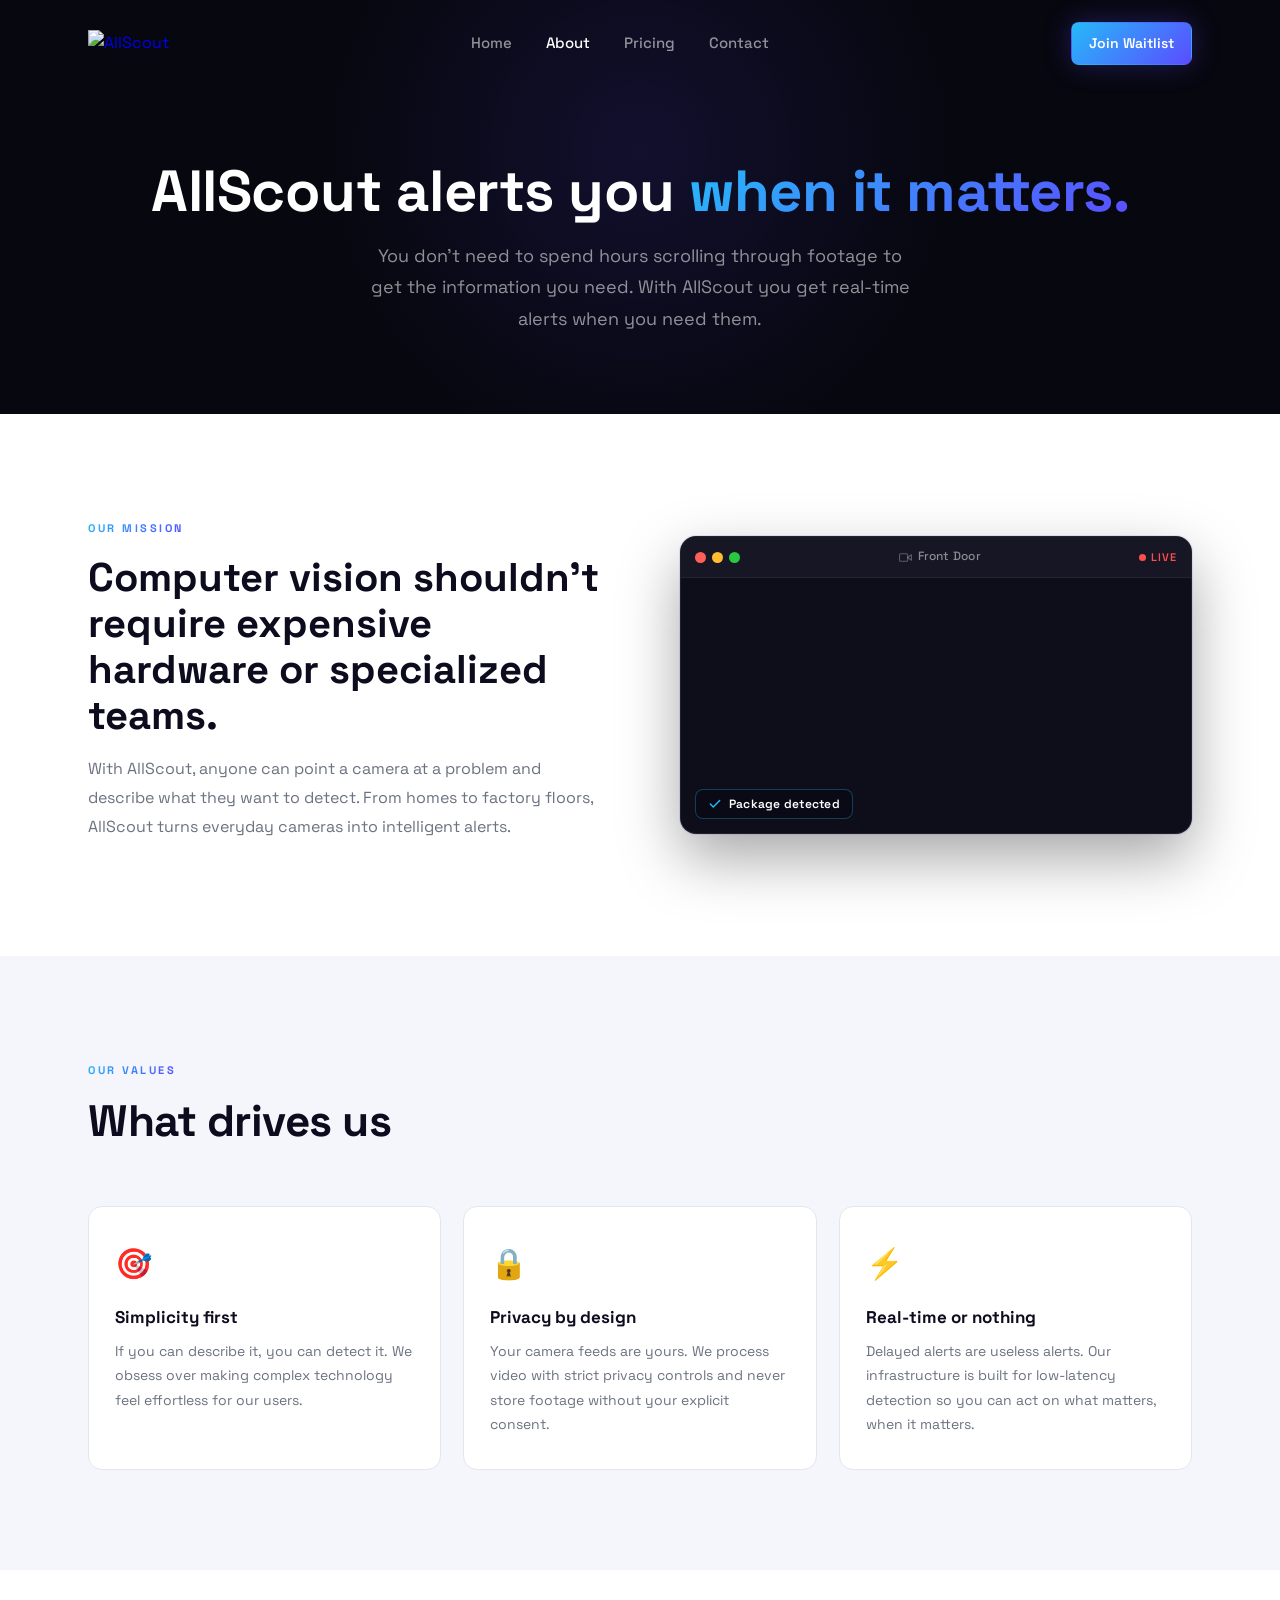
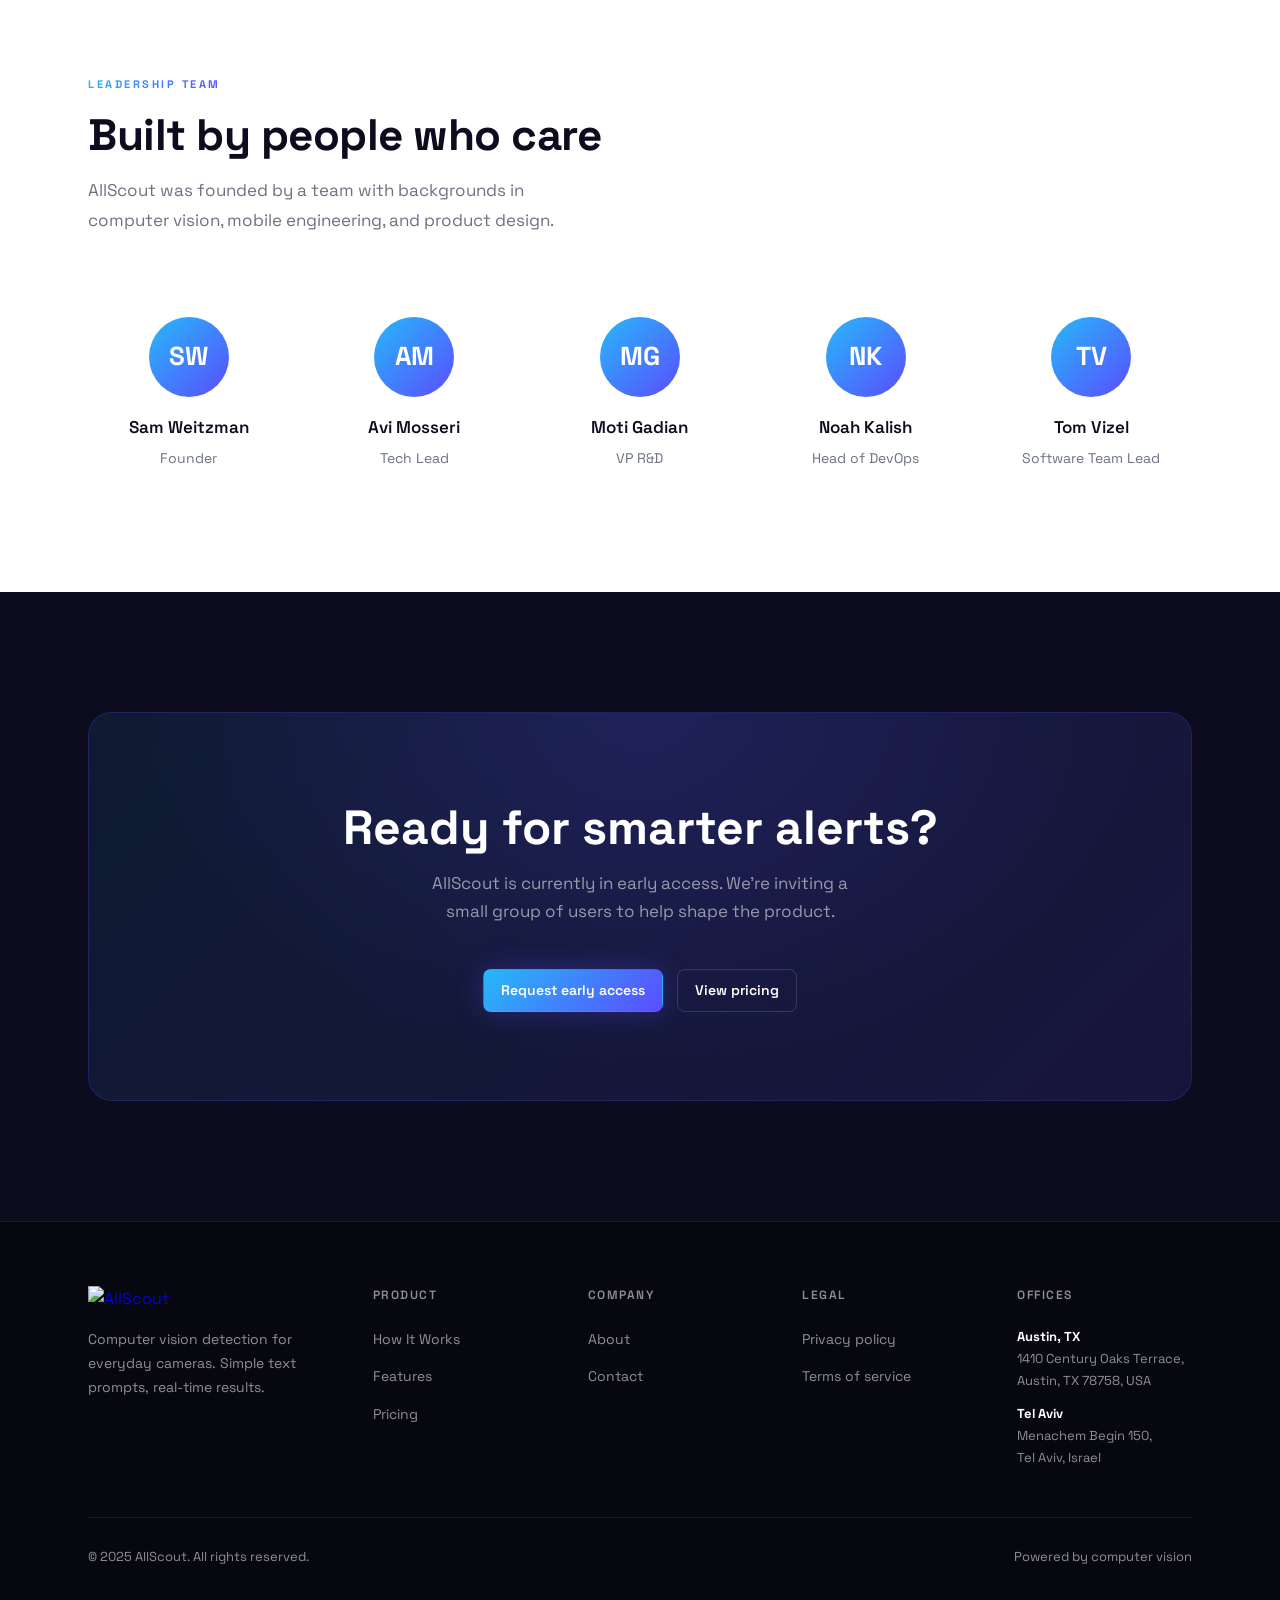
==== commit 0ef71684: "Change Sam Weitzman title to Founder Co-Authored-By: Claude Sonnet 4.6 <noreply@anthropic.com>" ====
--- a/about.html
+++ b/about.html
@@ -133,7 +133,7 @@
         <a href="https://www.linkedin.com/in/samweitzman/" target="_blank" rel="noopener" class="team-card fade-in">
           <div class="team-avatar">SW</div>
           <h3>Sam Weitzman</h3>
-          <span class="role">CEO & Founder</span>
+          <span class="role">Founder</span>
         </a>
         <a href="https://www.linkedin.com/in/evanmosseri" target="_blank" rel="noopener" class="team-card fade-in" style="transition-delay:.1s">
           <div class="team-avatar">AM</div>
@@ -145,11 +145,11 @@
           <h3>Moti Gadian</h3>
           <span class="role">VP R&D</span>
         </a>
-        <div class="team-card fade-in" style="transition-delay:.3s">
+        <a href="https://www.linkedin.com/in/noah-kalish/" target="_blank" rel="noopener" class="team-card fade-in" style="transition-delay:.3s">
           <div class="team-avatar">NK</div>
           <h3>Noah Kalish</h3>
           <span class="role">Head of DevOps</span>
-        </div>
+        </a>
         <a href="https://www.linkedin.com/in/tom-vizel-810438127/" target="_blank" rel="noopener" class="team-card fade-in" style="transition-delay:.4s">
           <div class="team-avatar">TV</div>
           <h3>Tom Vizel</h3>
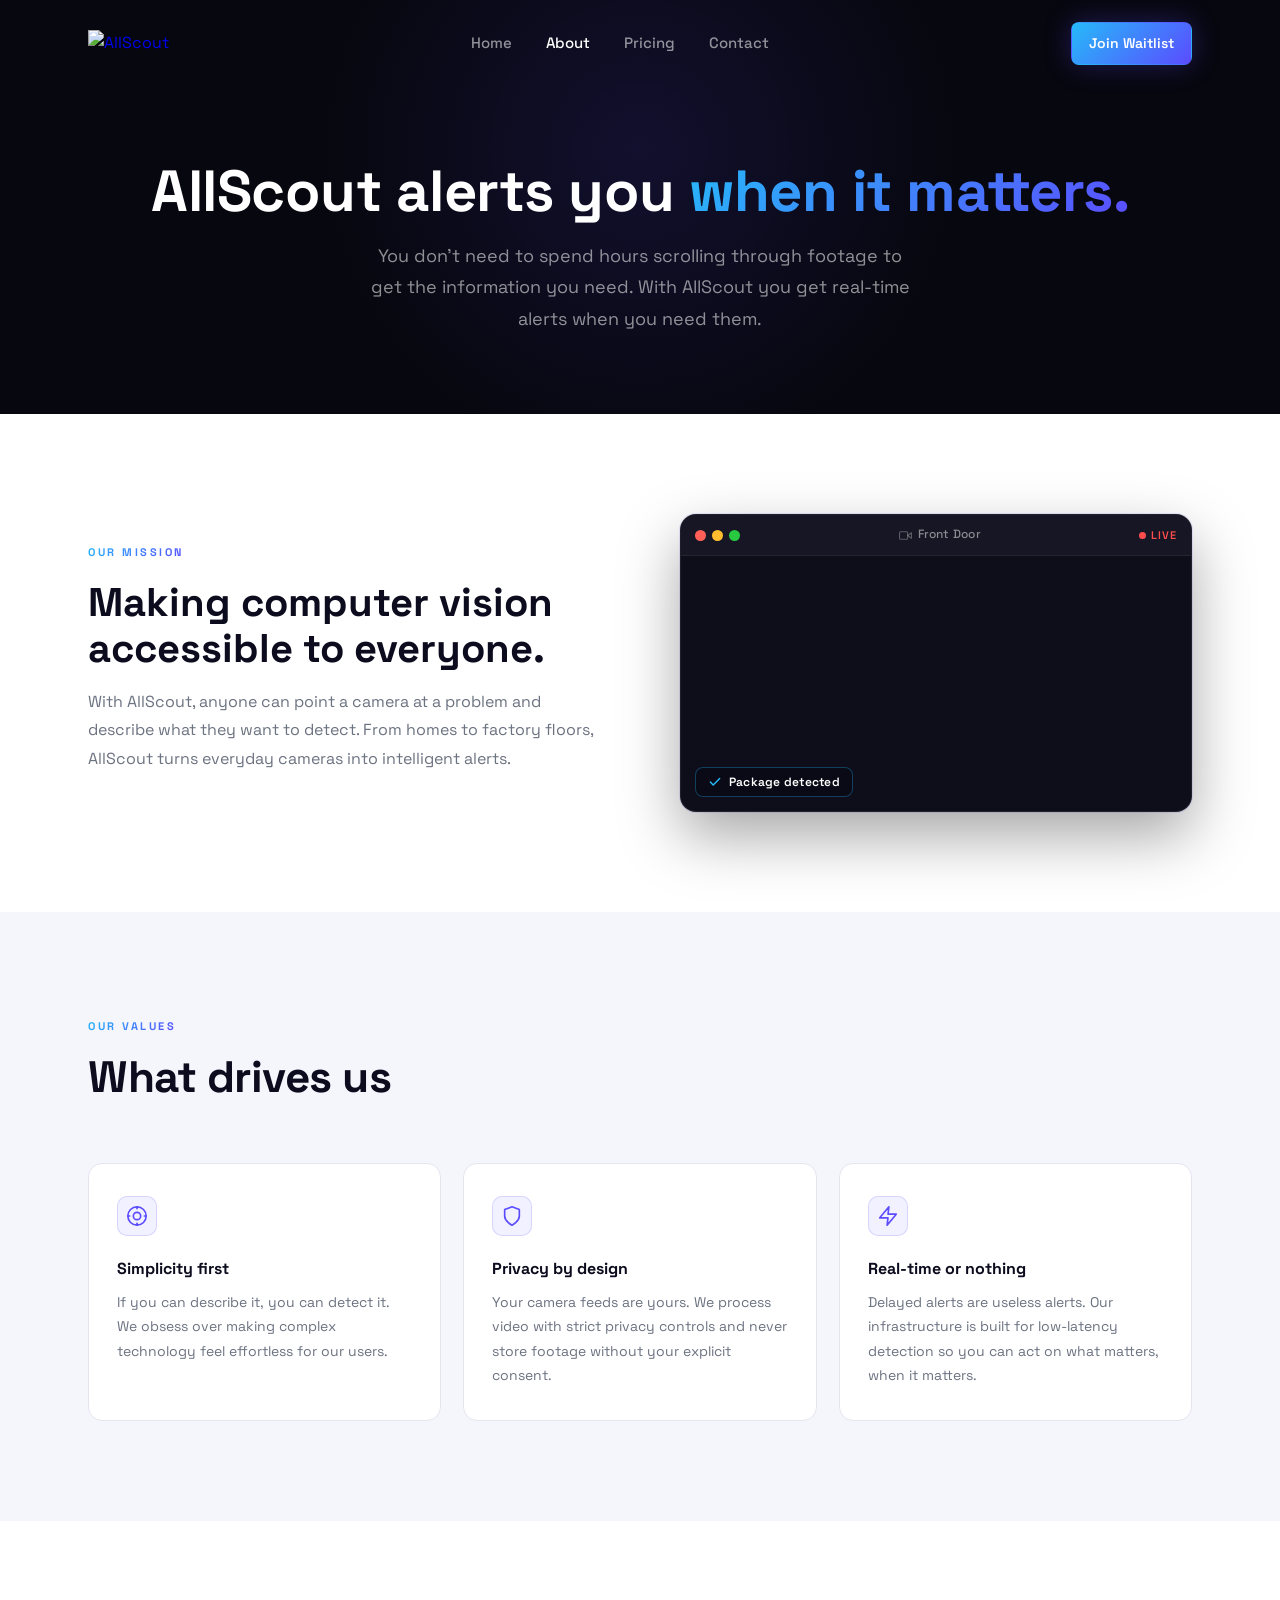
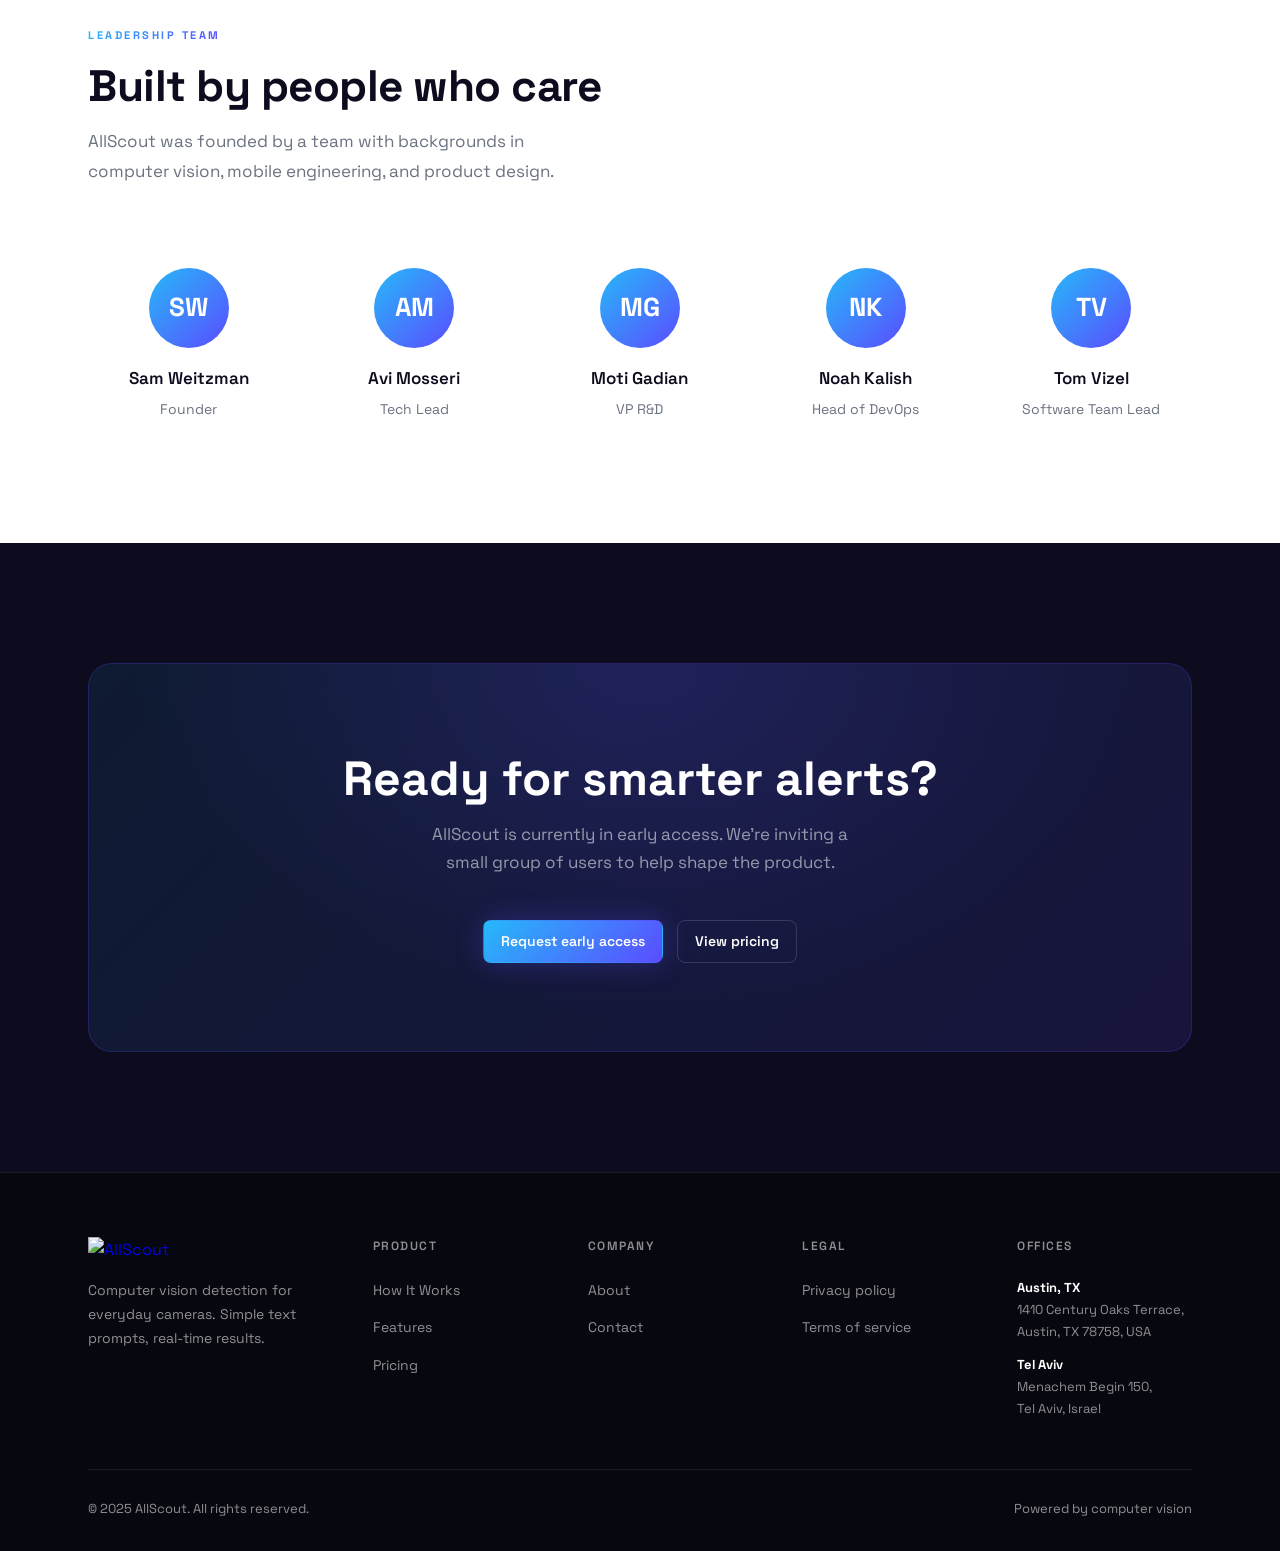
==== commit 6640356b: "Redesign values section: slim SVG icons with purple accent, cleaner cards Co-Authored-By: Claude Son" ====
--- a/about.html
+++ b/about.html
@@ -59,7 +59,7 @@
       <div class="about-split">
         <div class="fade-in">
           <div class="section-label">Our Mission</div>
-          <h2>Computer vision shouldn't require expensive hardware or specialized teams.</h2>
+          <h2>Making computer vision accessible to everyone.</h2>
           <p>With AllScout, anyone can point a camera at a problem and describe what they want to detect. From homes to factory floors, AllScout turns everyday cameras into intelligent alerts.</p>
         </div>
         <div class="about-visual fade-in" style="transition-delay:.15s;">
@@ -105,17 +105,23 @@
       <h2 class="section-title dark">What drives us</h2>
       <div class="values-grid">
         <div class="value-card fade-in">
-          <div class="vi">🎯</div>
+          <div class="vi">
+            <svg width="22" height="22" viewBox="0 0 24 24" fill="none" stroke="currentColor" stroke-width="1.8" stroke-linecap="round" stroke-linejoin="round"><circle cx="12" cy="12" r="10"/><circle cx="12" cy="12" r="4"/><line x1="12" y1="2" x2="12" y2="4"/><line x1="12" y1="20" x2="12" y2="22"/><line x1="2" y1="12" x2="4" y2="12"/><line x1="20" y1="12" x2="22" y2="12"/></svg>
+          </div>
           <h3>Simplicity first</h3>
           <p>If you can describe it, you can detect it. We obsess over making complex technology feel effortless for our users.</p>
         </div>
         <div class="value-card fade-in" style="transition-delay:.1s">
-          <div class="vi">🔒</div>
+          <div class="vi">
+            <svg width="22" height="22" viewBox="0 0 24 24" fill="none" stroke="currentColor" stroke-width="1.8" stroke-linecap="round" stroke-linejoin="round"><path d="M12 22s8-4 8-10V5l-8-3-8 3v7c0 6 8 10 8 10z"/></svg>
+          </div>
           <h3>Privacy by design</h3>
           <p>Your camera feeds are yours. We process video with strict privacy controls and never store footage without your explicit consent.</p>
         </div>
         <div class="value-card fade-in" style="transition-delay:.2s">
-          <div class="vi">⚡</div>
+          <div class="vi">
+            <svg width="22" height="22" viewBox="0 0 24 24" fill="none" stroke="currentColor" stroke-width="1.8" stroke-linecap="round" stroke-linejoin="round"><polygon points="13 2 3 14 12 14 11 22 21 10 12 10 13 2"/></svg>
+          </div>
           <h3>Real-time or nothing</h3>
           <p>Delayed alerts are useless alerts. Our infrastructure is built for low-latency detection so you can act on what matters, when it matters.</p>
         </div>
--- a/css/styles.css
+++ b/css/styles.css
@@ -842,13 +842,18 @@
 .about-values { padding:100px 0; background:var(--lt-2); }
 .values-grid { display:grid; grid-template-columns:repeat(3,1fr); gap:22px; margin-top:60px; }
 .value-card {
-  padding:32px 26px;
+  padding:32px 28px;
   background:var(--lt); border:1px solid var(--lt-border); border-radius:var(--r);
   transition: border-color .3s, transform .3s;
 }
-.value-card:hover { border-color:#c5c5e0; transform:translateY(-4px); }
-.value-card .vi { font-size:30px; margin-bottom:14px; }
-.value-card h3 { font-size:17px; font-weight:700; color:var(--lt-text); margin-bottom:8px; }
+.value-card:hover { border-color:rgba(91,76,255,0.35); transform:translateY(-3px); }
+.value-card .vi {
+  width:40px; height:40px; border-radius:10px;
+  background:rgba(91,76,255,0.08); border:1px solid rgba(91,76,255,0.18);
+  display:flex; align-items:center; justify-content:center;
+  color:var(--purple); margin-bottom:20px;
+}
+.value-card h3 { font-size:16px; font-weight:700; color:var(--lt-text); margin-bottom:8px; }
 .value-card p { font-size:14px; color:var(--lt-muted); line-height:1.75; }
 @media (max-width:768px) { .values-grid { grid-template-columns:1fr; } }
 
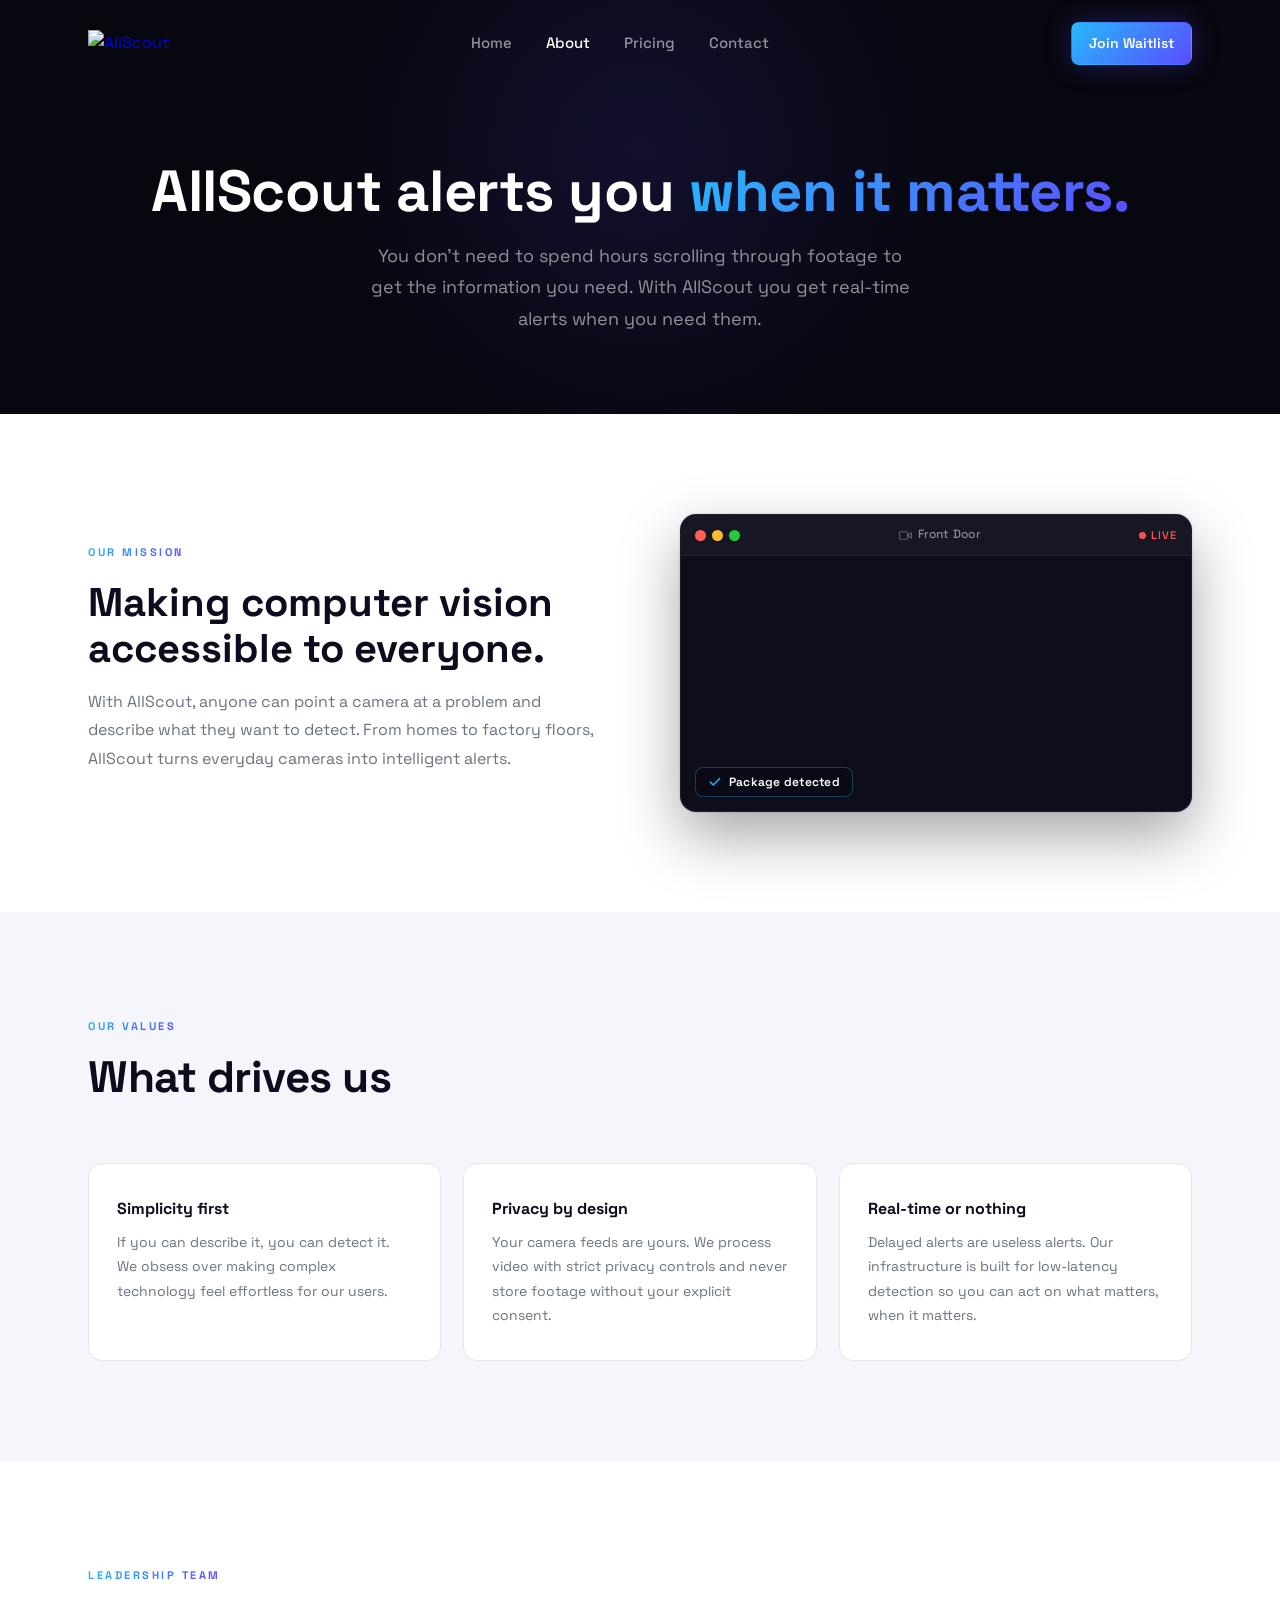
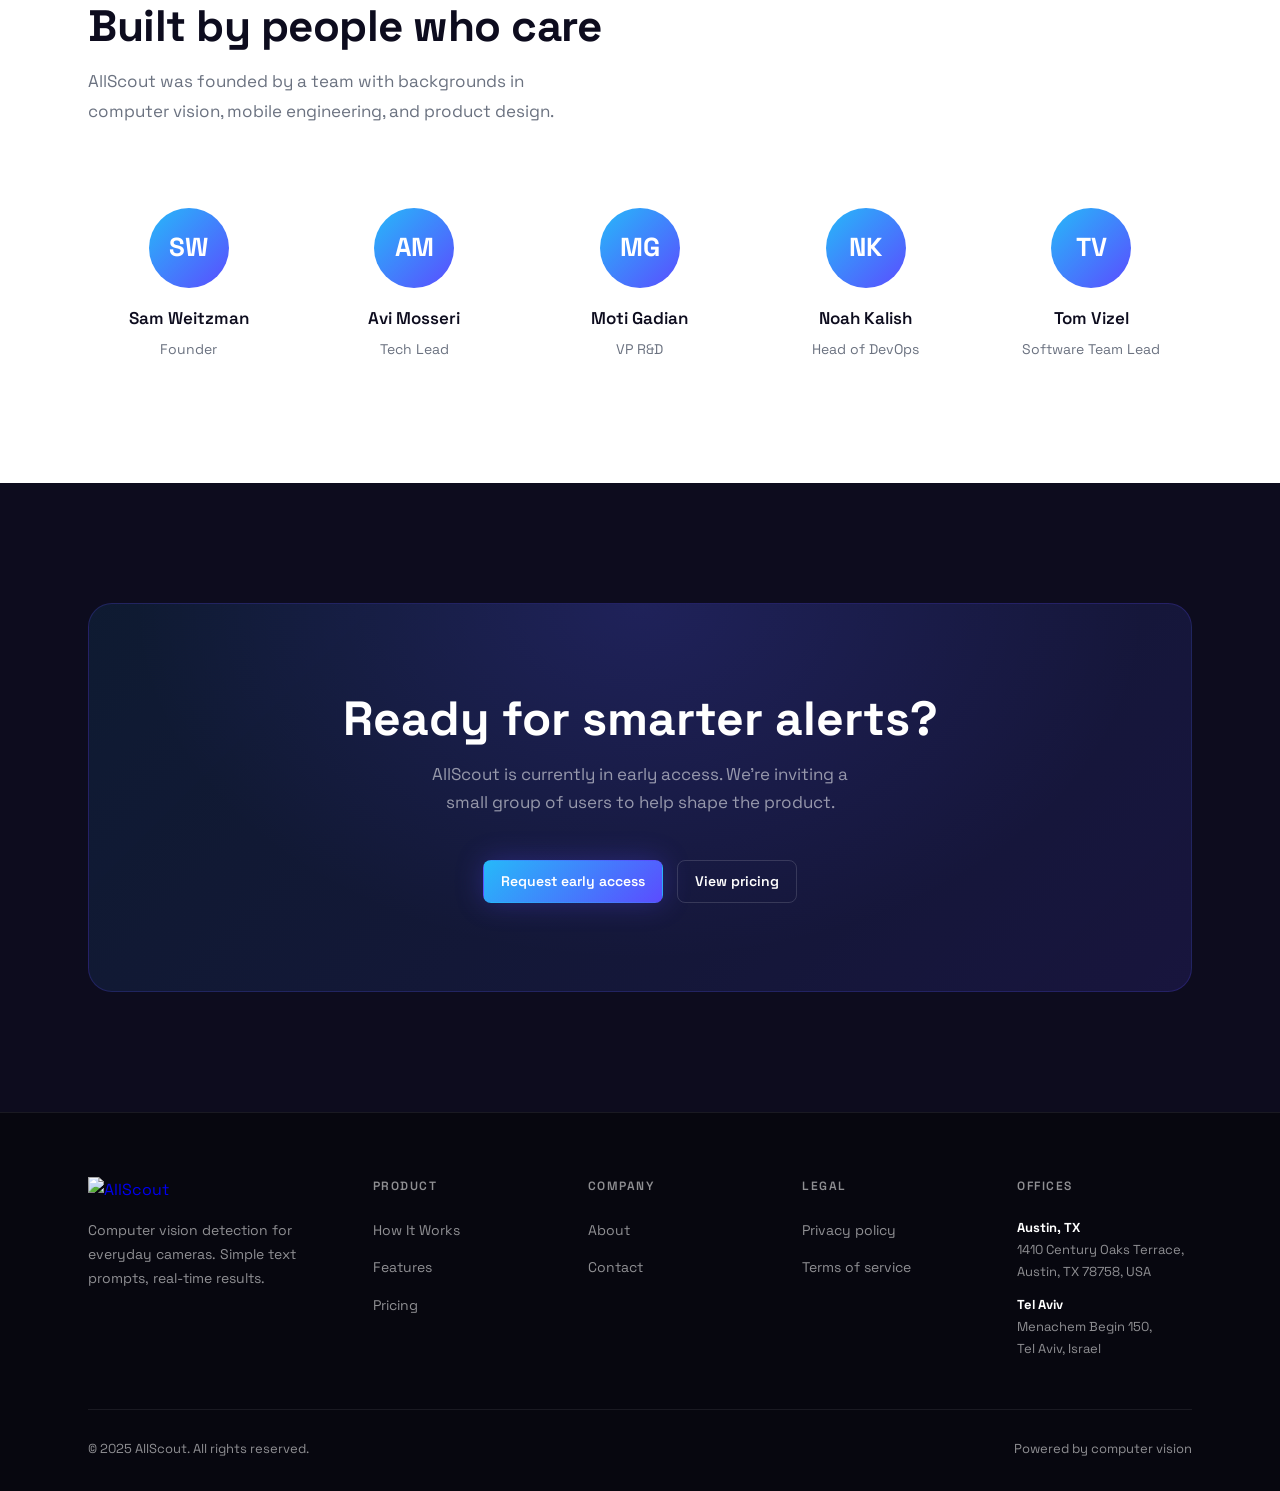
==== commit 6f86d5dd: "Remove icons from values section Co-Authored-By: Claude Sonnet 4.6 <noreply@anthropic.com>" ====
--- a/about.html
+++ b/about.html
@@ -105,23 +105,14 @@
       <h2 class="section-title dark">What drives us</h2>
       <div class="values-grid">
         <div class="value-card fade-in">
-          <div class="vi">
-            <svg width="22" height="22" viewBox="0 0 24 24" fill="none" stroke="currentColor" stroke-width="1.8" stroke-linecap="round" stroke-linejoin="round"><circle cx="12" cy="12" r="10"/><circle cx="12" cy="12" r="4"/><line x1="12" y1="2" x2="12" y2="4"/><line x1="12" y1="20" x2="12" y2="22"/><line x1="2" y1="12" x2="4" y2="12"/><line x1="20" y1="12" x2="22" y2="12"/></svg>
-          </div>
           <h3>Simplicity first</h3>
           <p>If you can describe it, you can detect it. We obsess over making complex technology feel effortless for our users.</p>
         </div>
         <div class="value-card fade-in" style="transition-delay:.1s">
-          <div class="vi">
-            <svg width="22" height="22" viewBox="0 0 24 24" fill="none" stroke="currentColor" stroke-width="1.8" stroke-linecap="round" stroke-linejoin="round"><path d="M12 22s8-4 8-10V5l-8-3-8 3v7c0 6 8 10 8 10z"/></svg>
-          </div>
           <h3>Privacy by design</h3>
           <p>Your camera feeds are yours. We process video with strict privacy controls and never store footage without your explicit consent.</p>
         </div>
         <div class="value-card fade-in" style="transition-delay:.2s">
-          <div class="vi">
-            <svg width="22" height="22" viewBox="0 0 24 24" fill="none" stroke="currentColor" stroke-width="1.8" stroke-linecap="round" stroke-linejoin="round"><polygon points="13 2 3 14 12 14 11 22 21 10 12 10 13 2"/></svg>
-          </div>
           <h3>Real-time or nothing</h3>
           <p>Delayed alerts are useless alerts. Our infrastructure is built for low-latency detection so you can act on what matters, when it matters.</p>
         </div>
